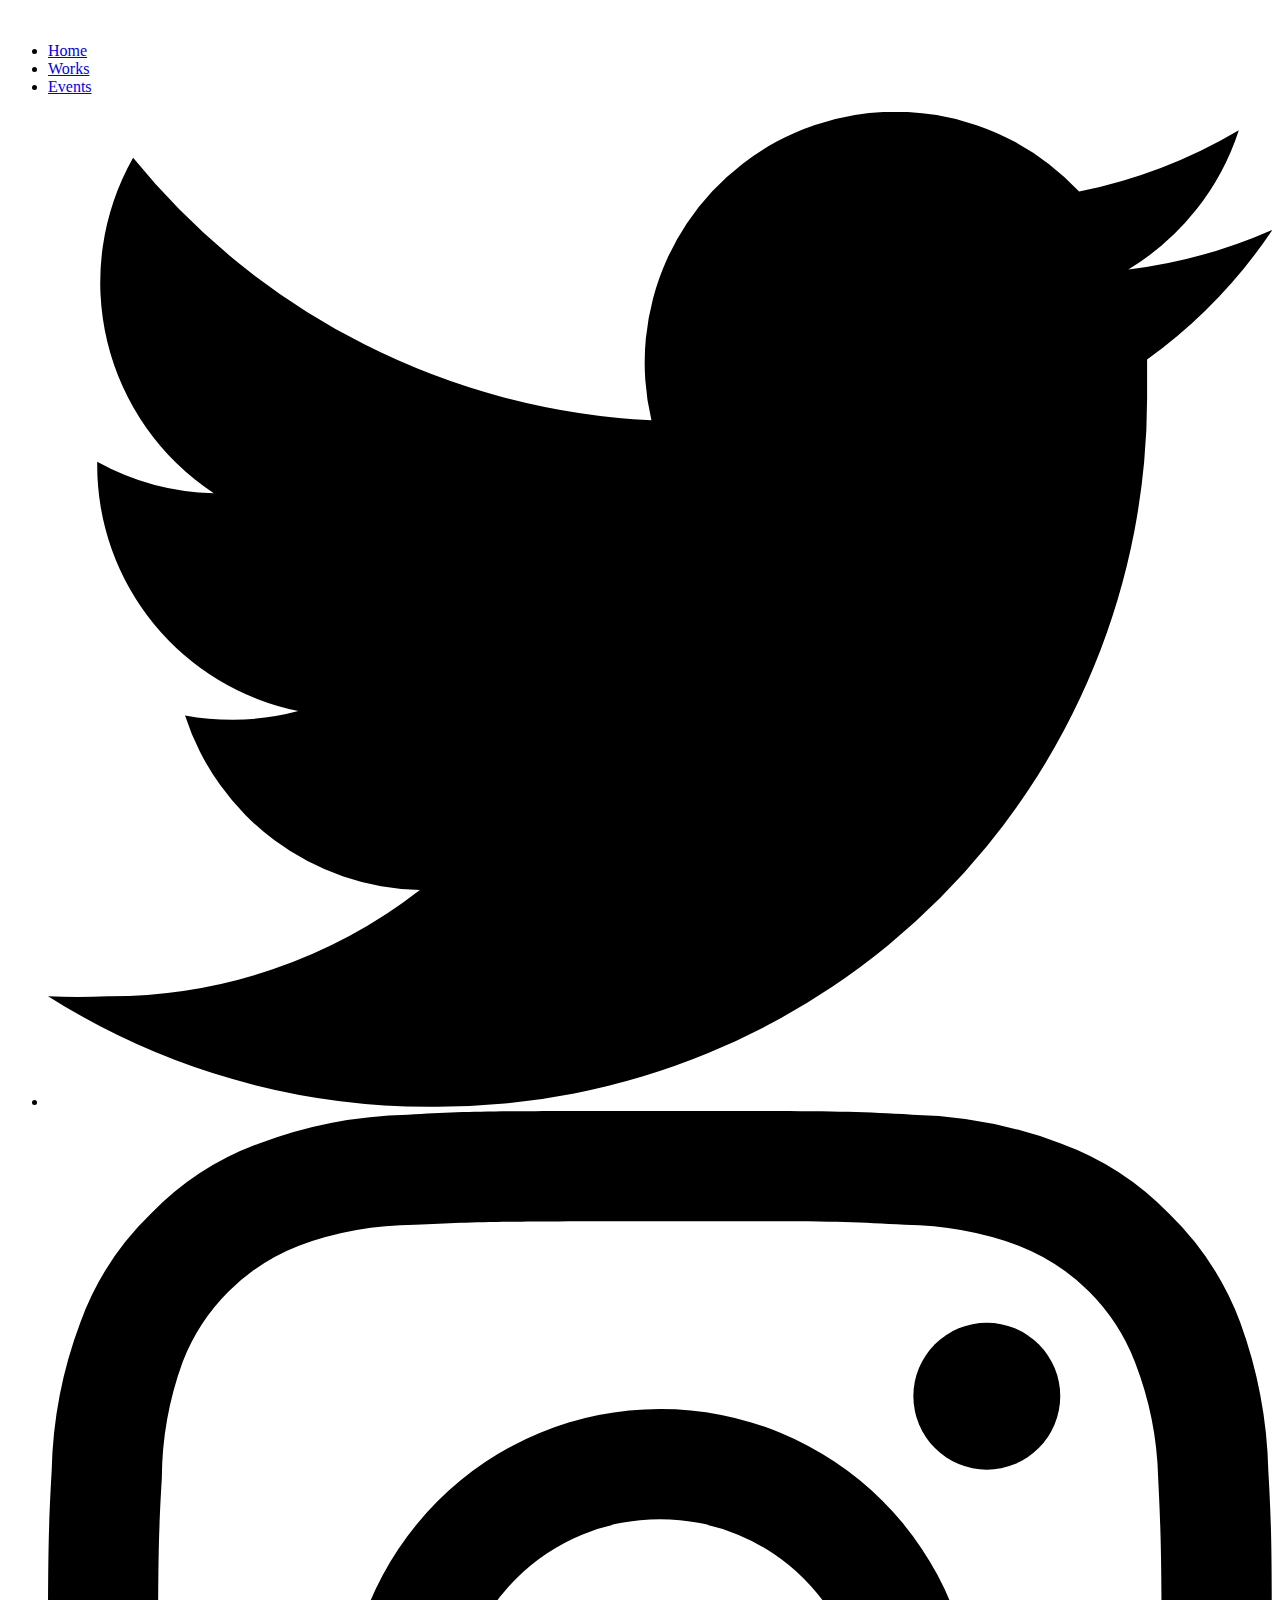
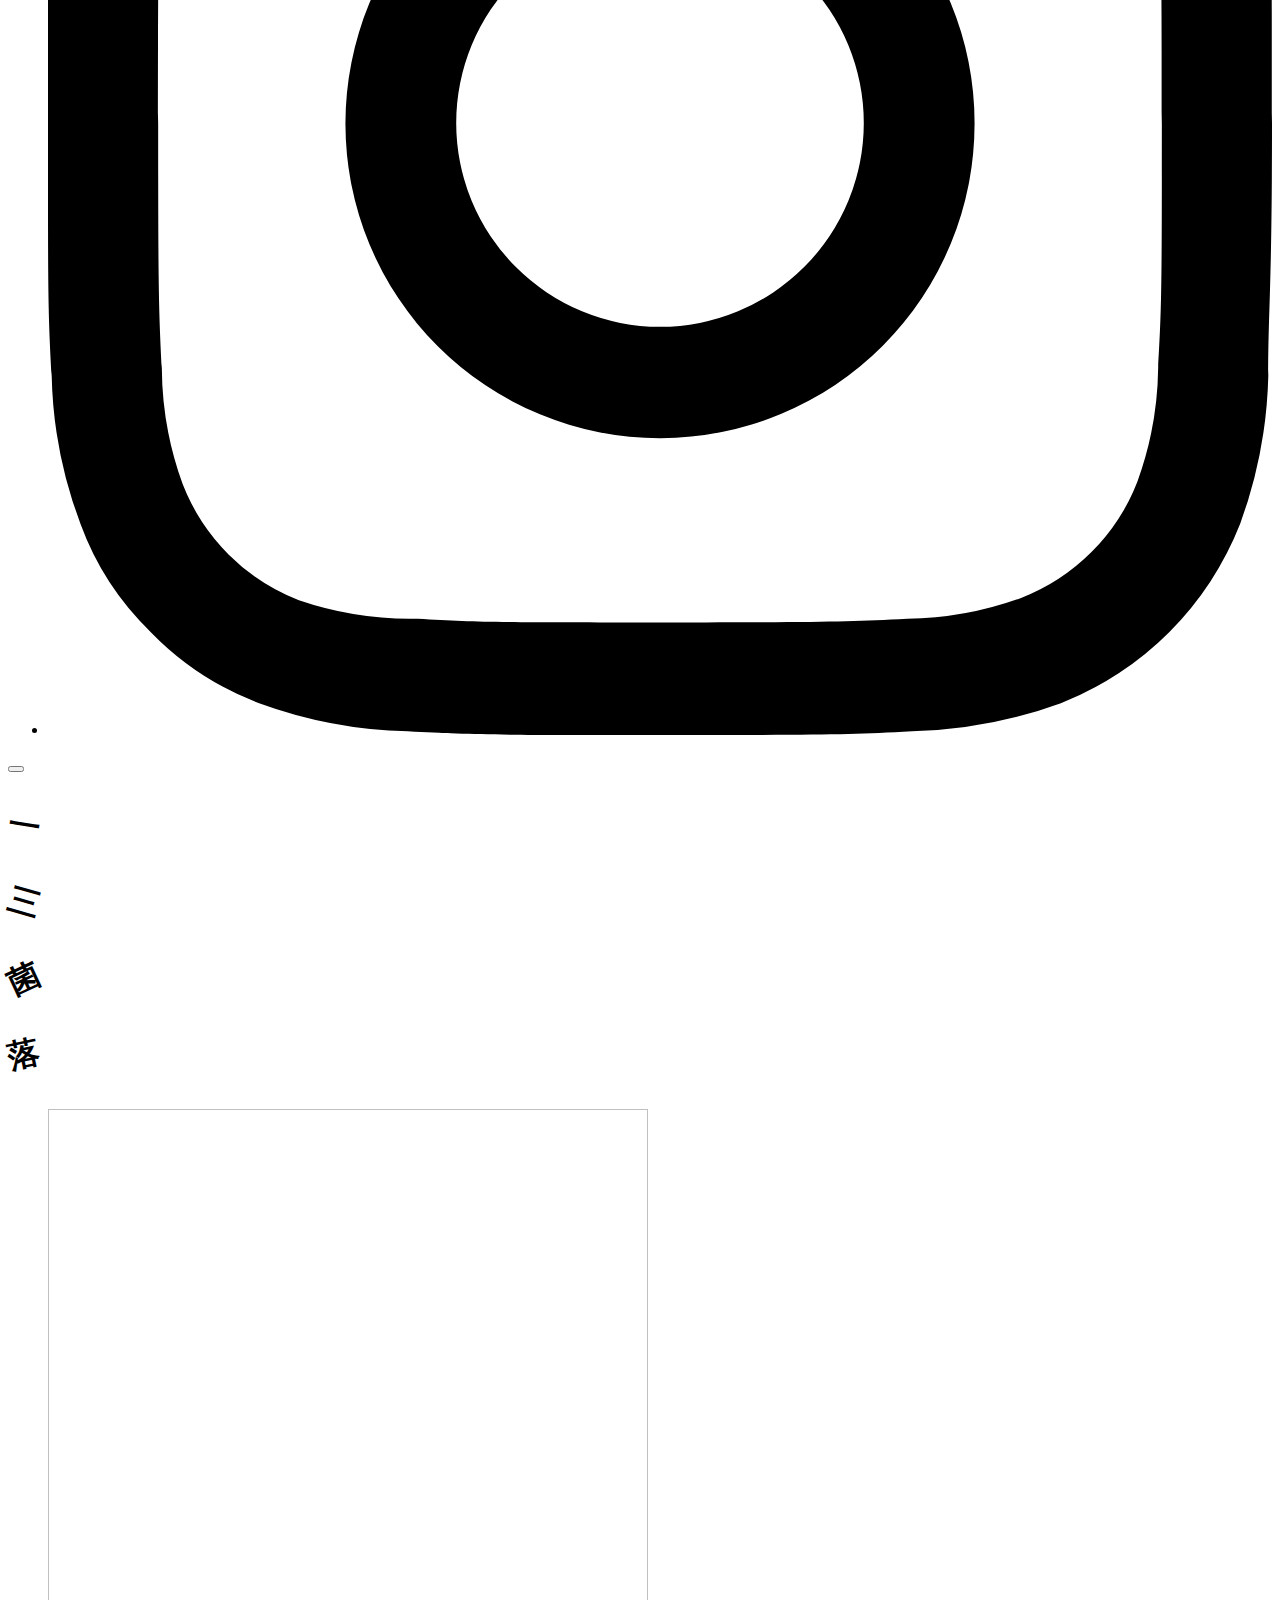
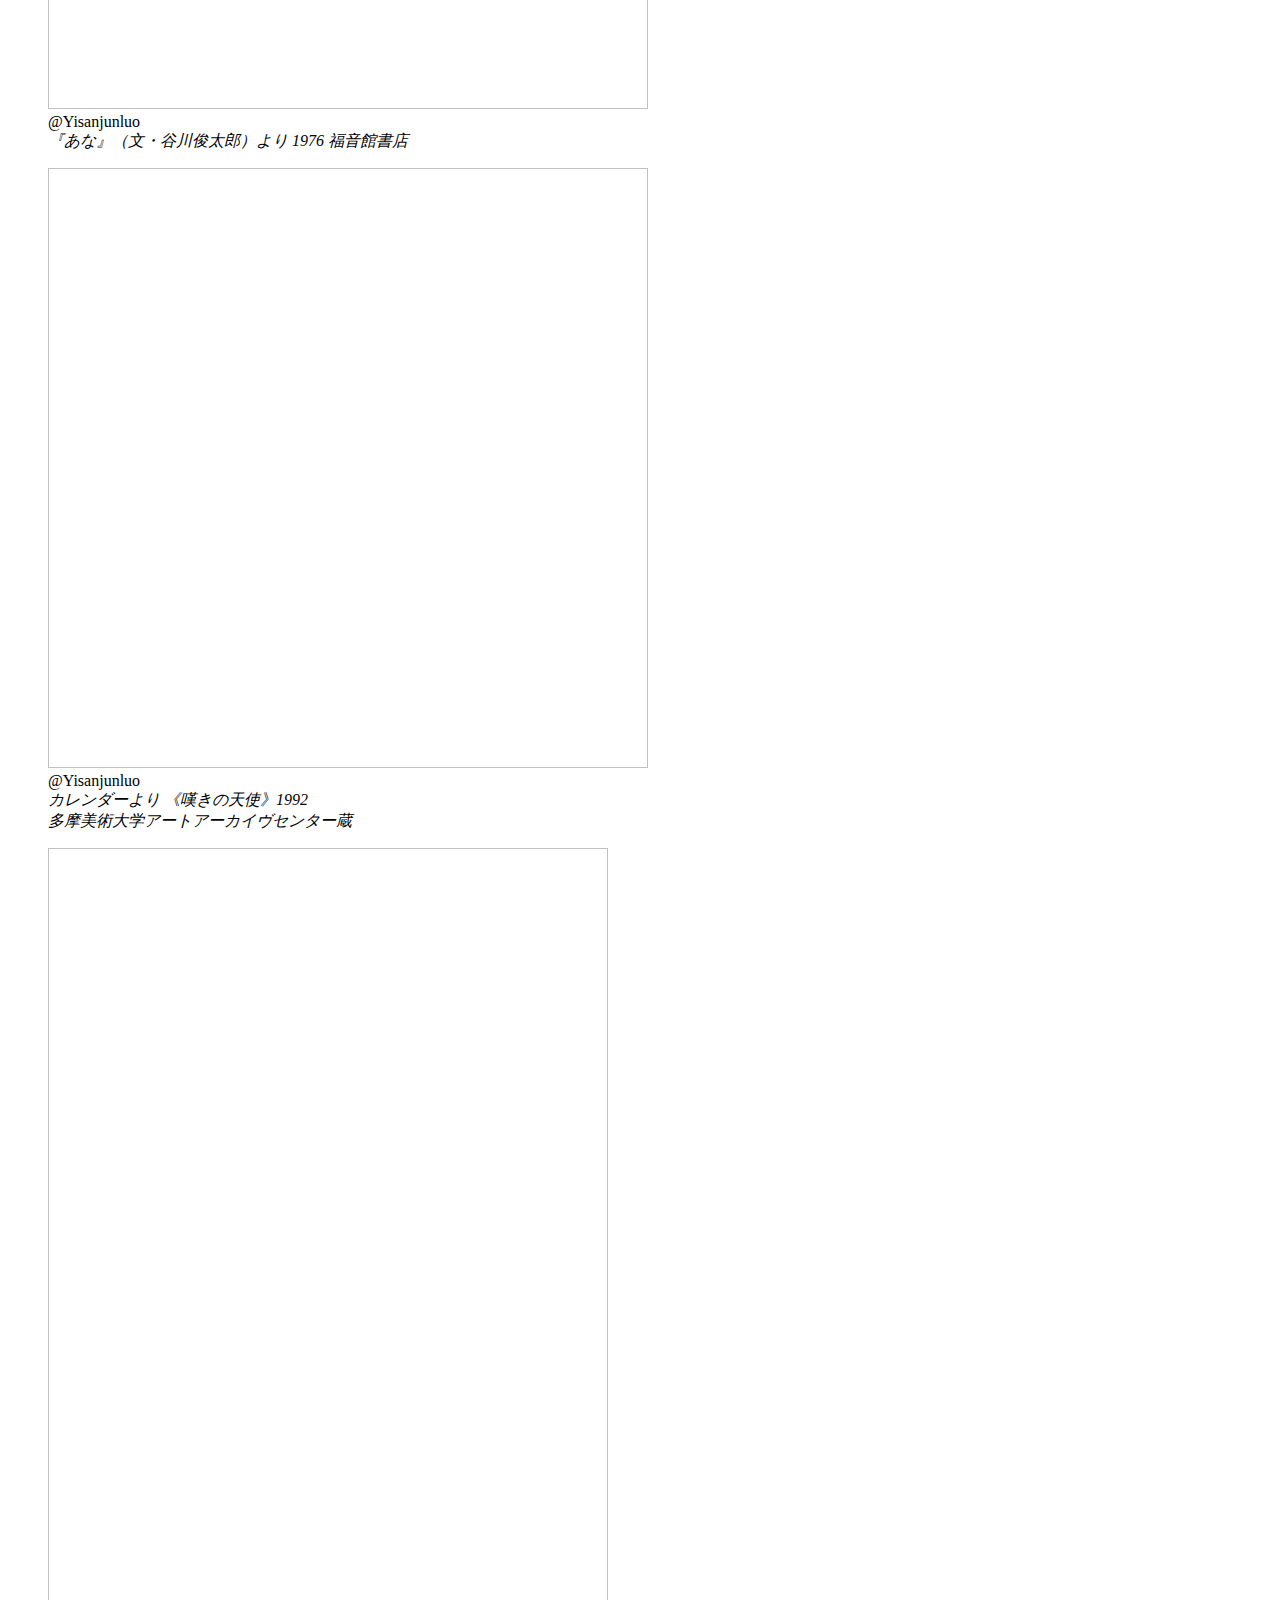
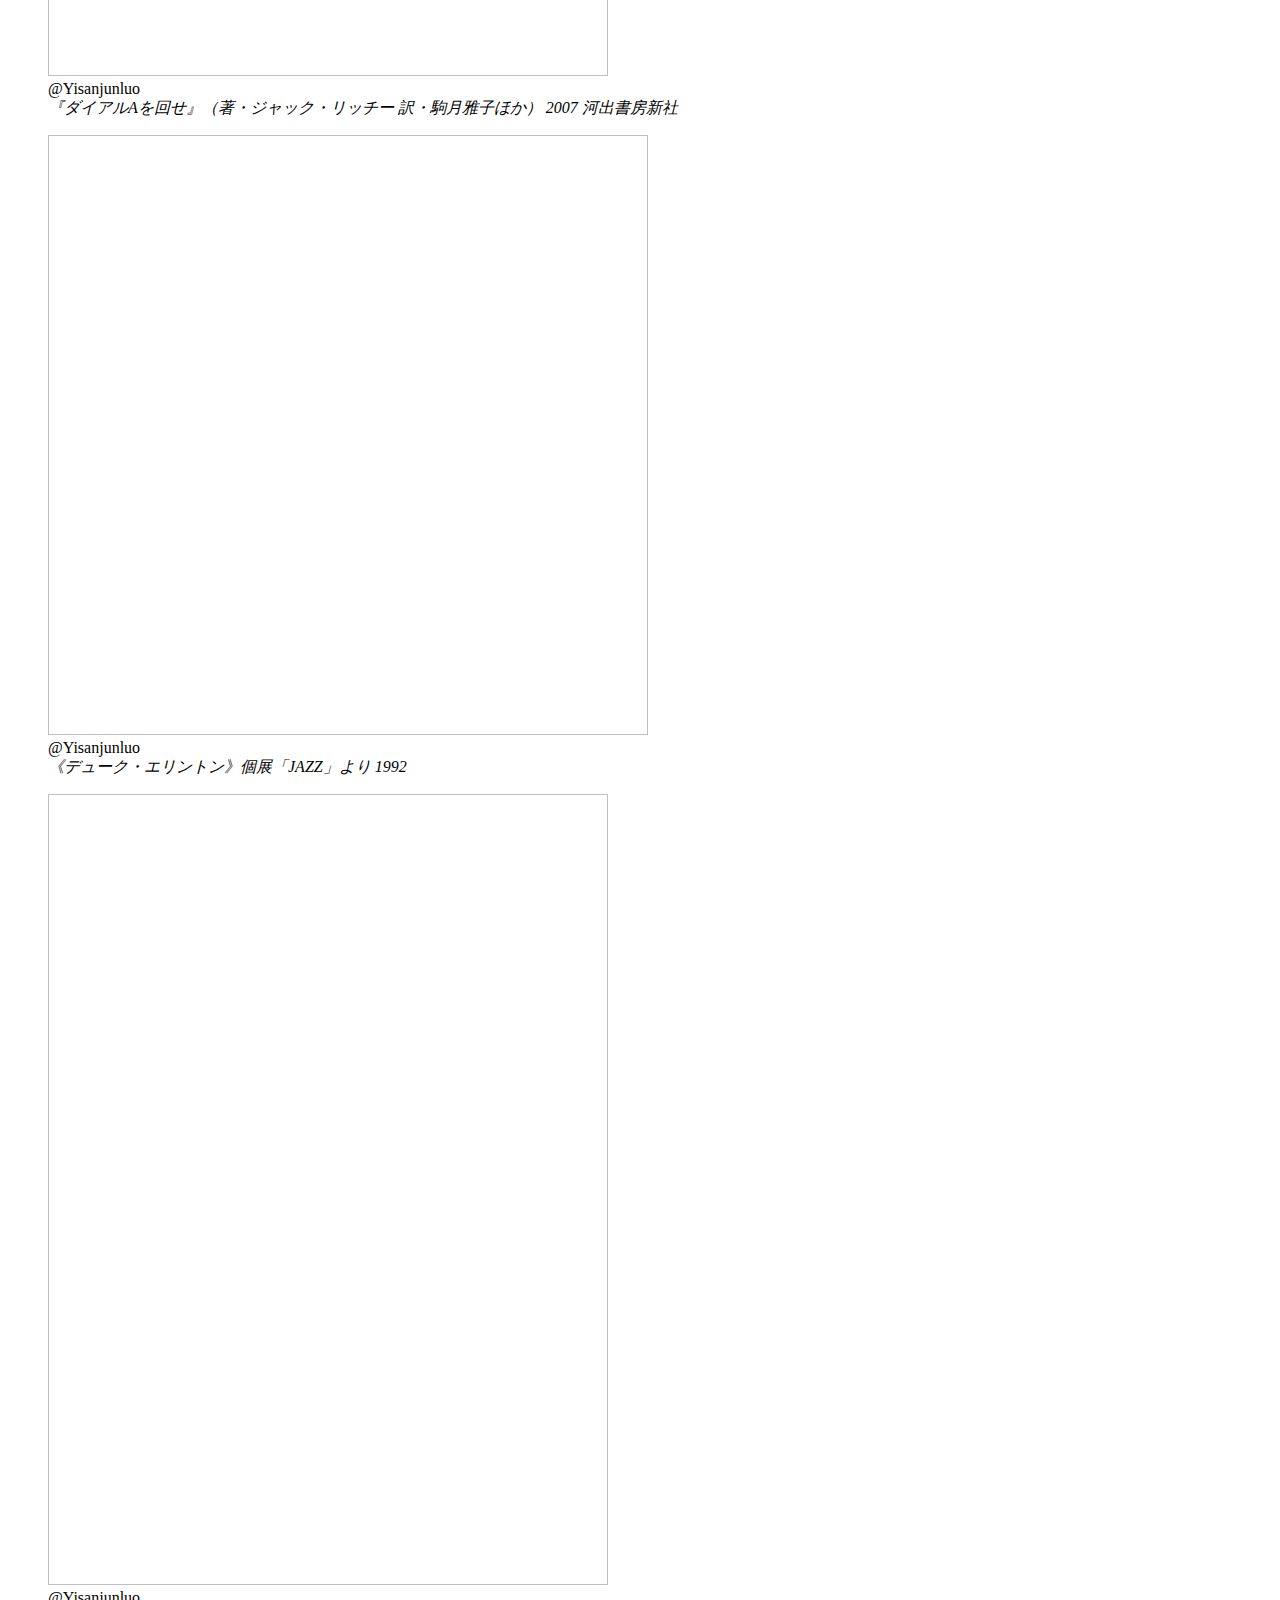
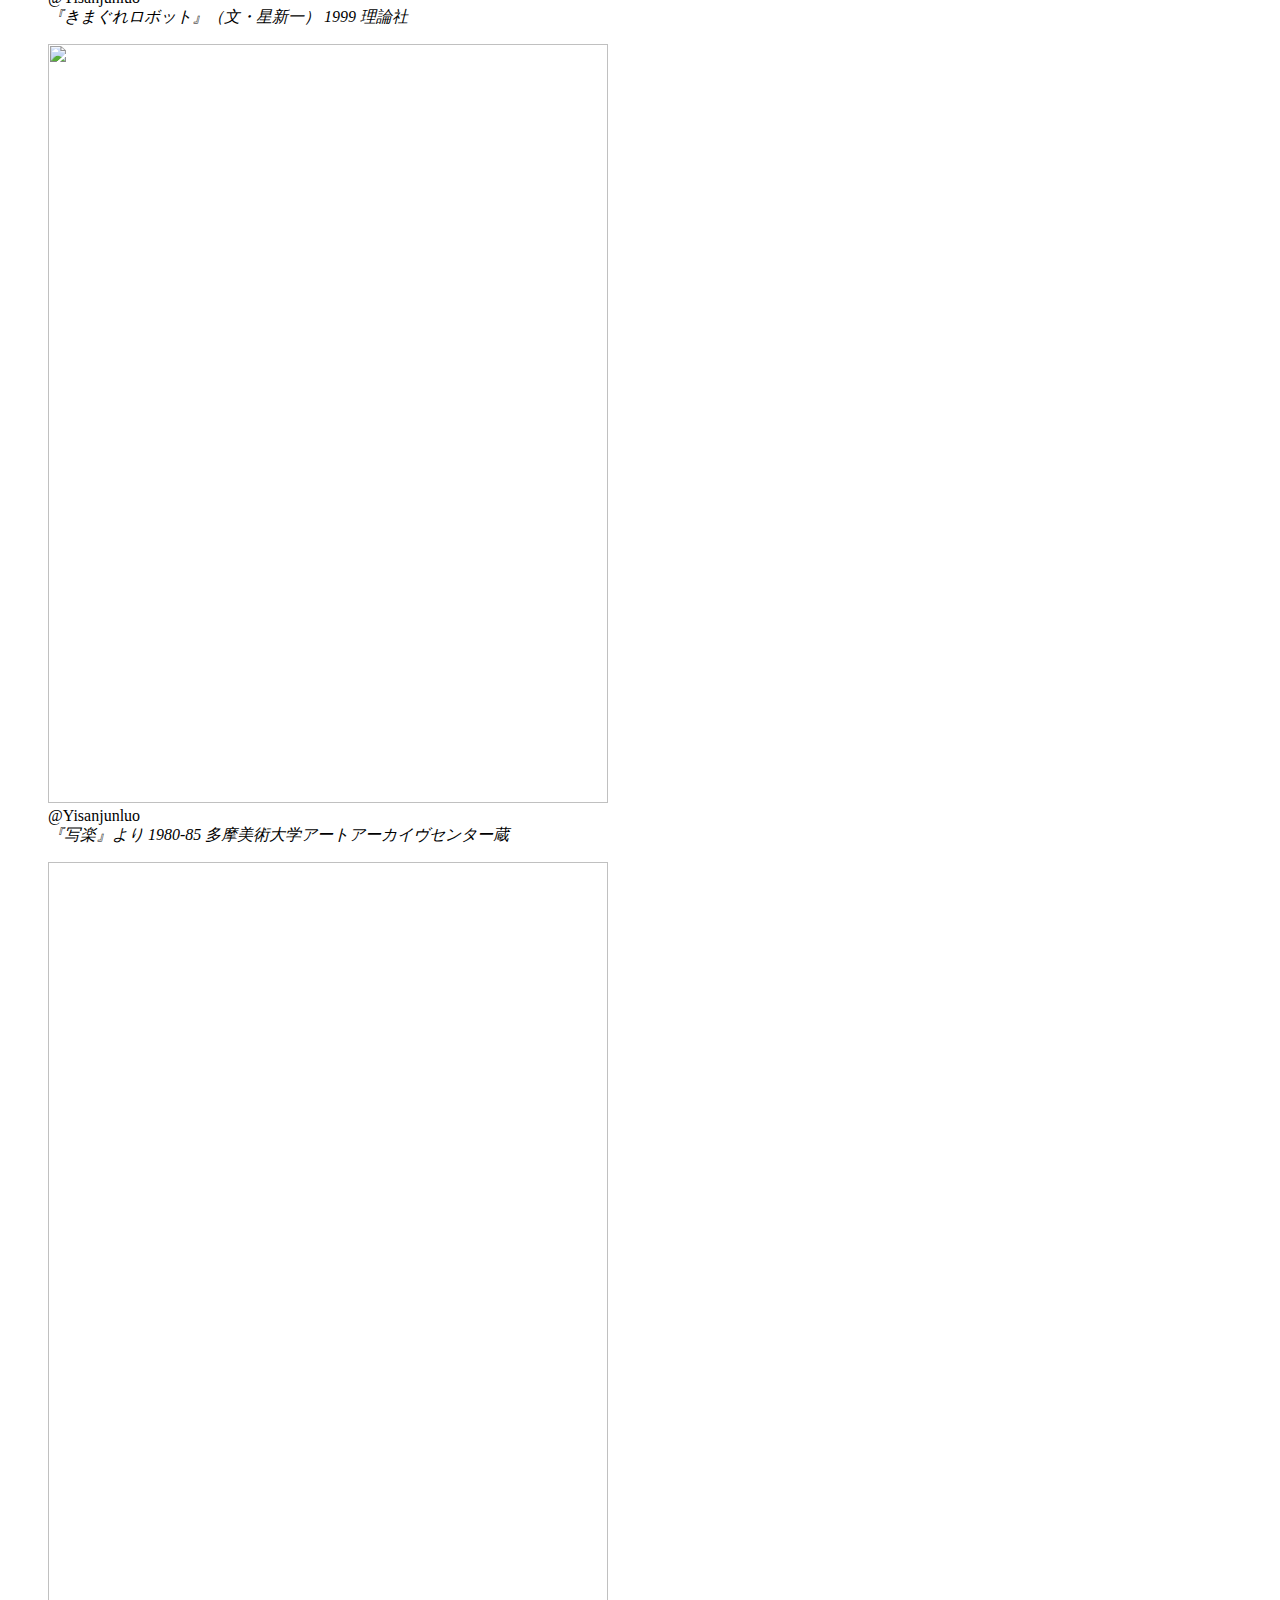
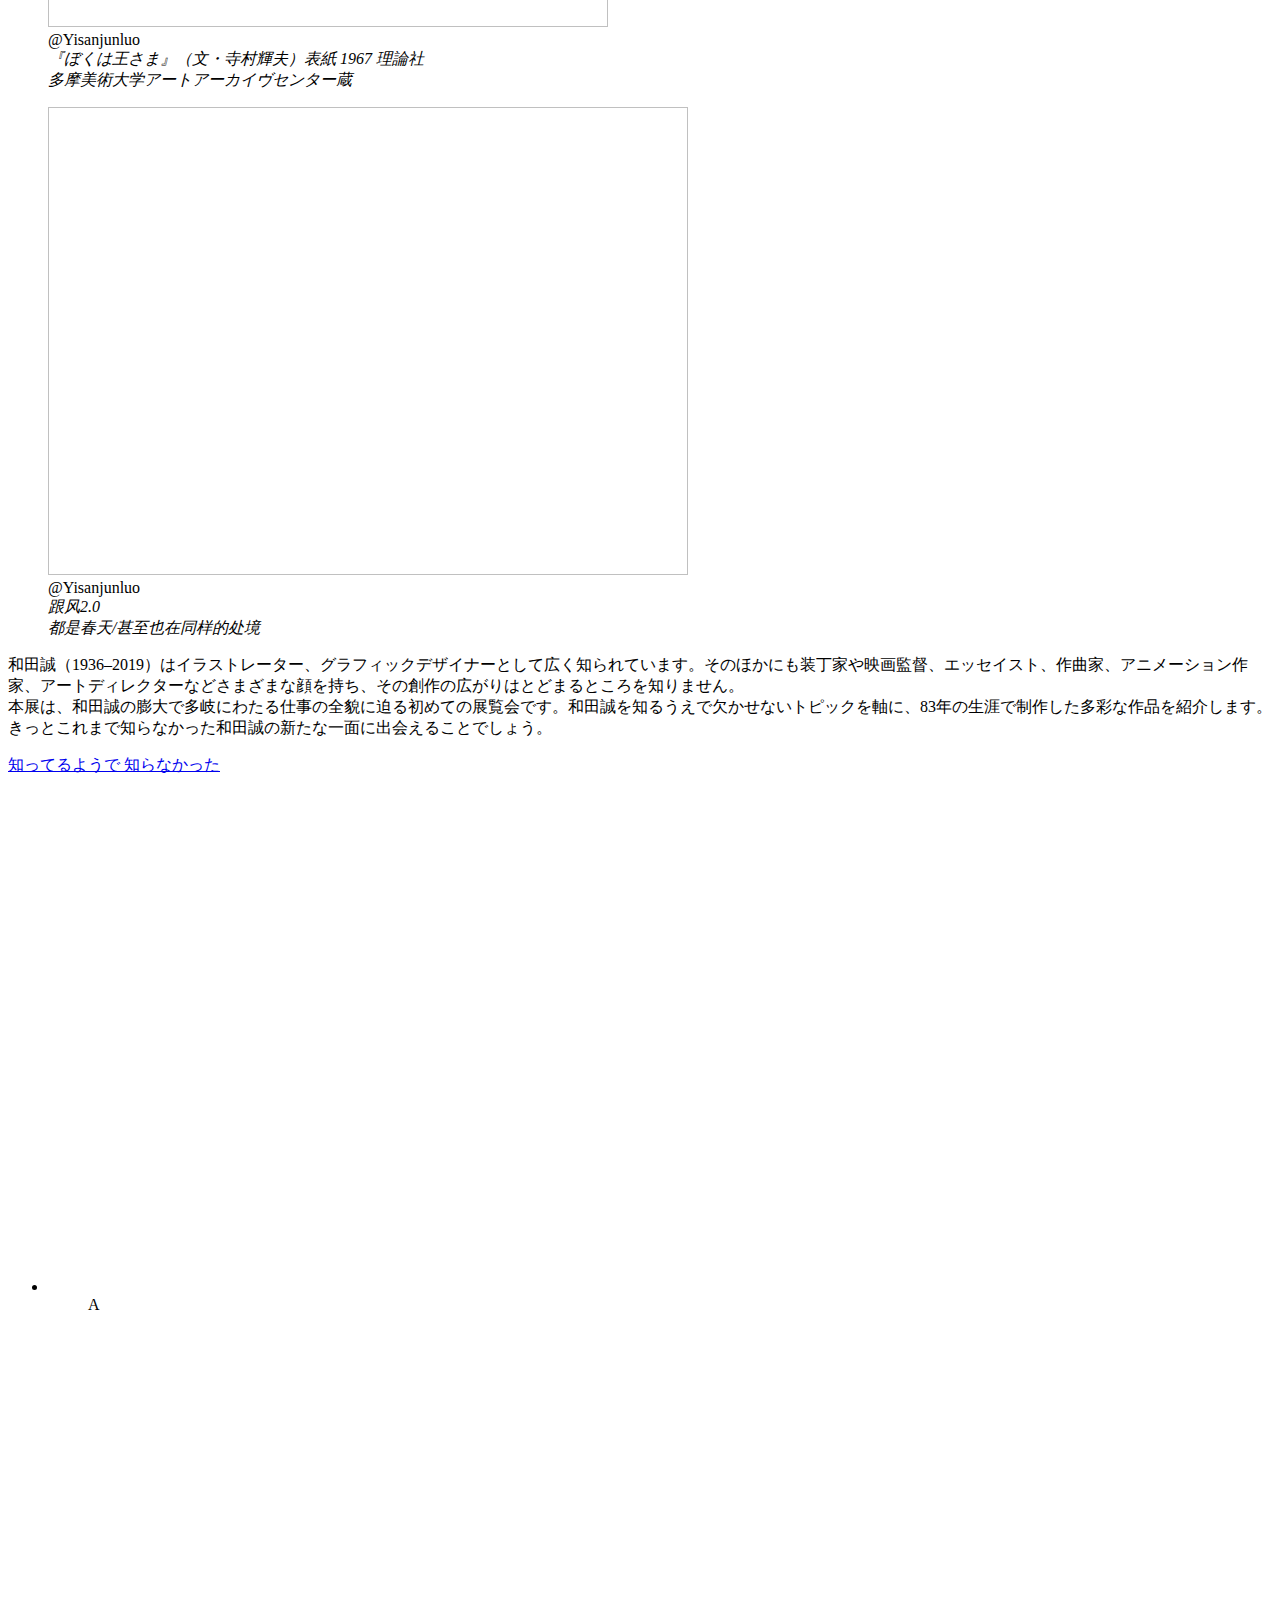
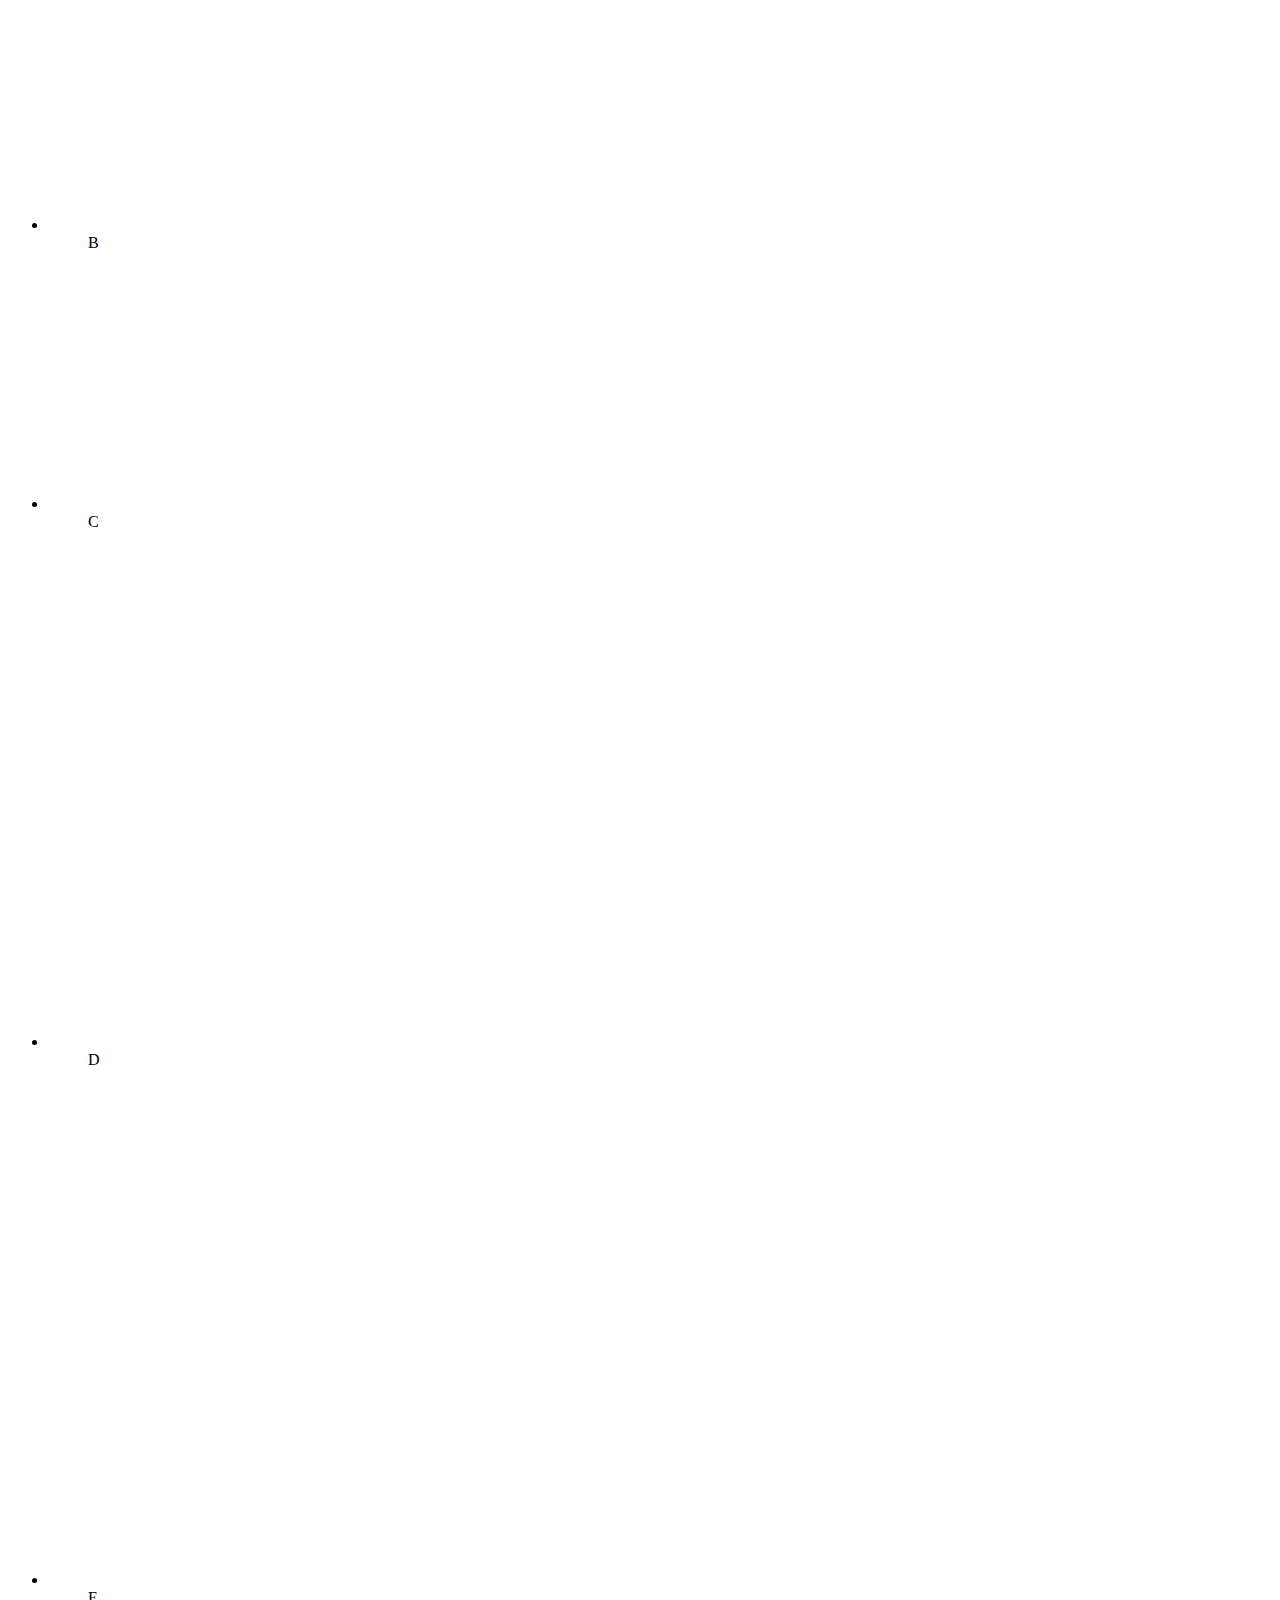
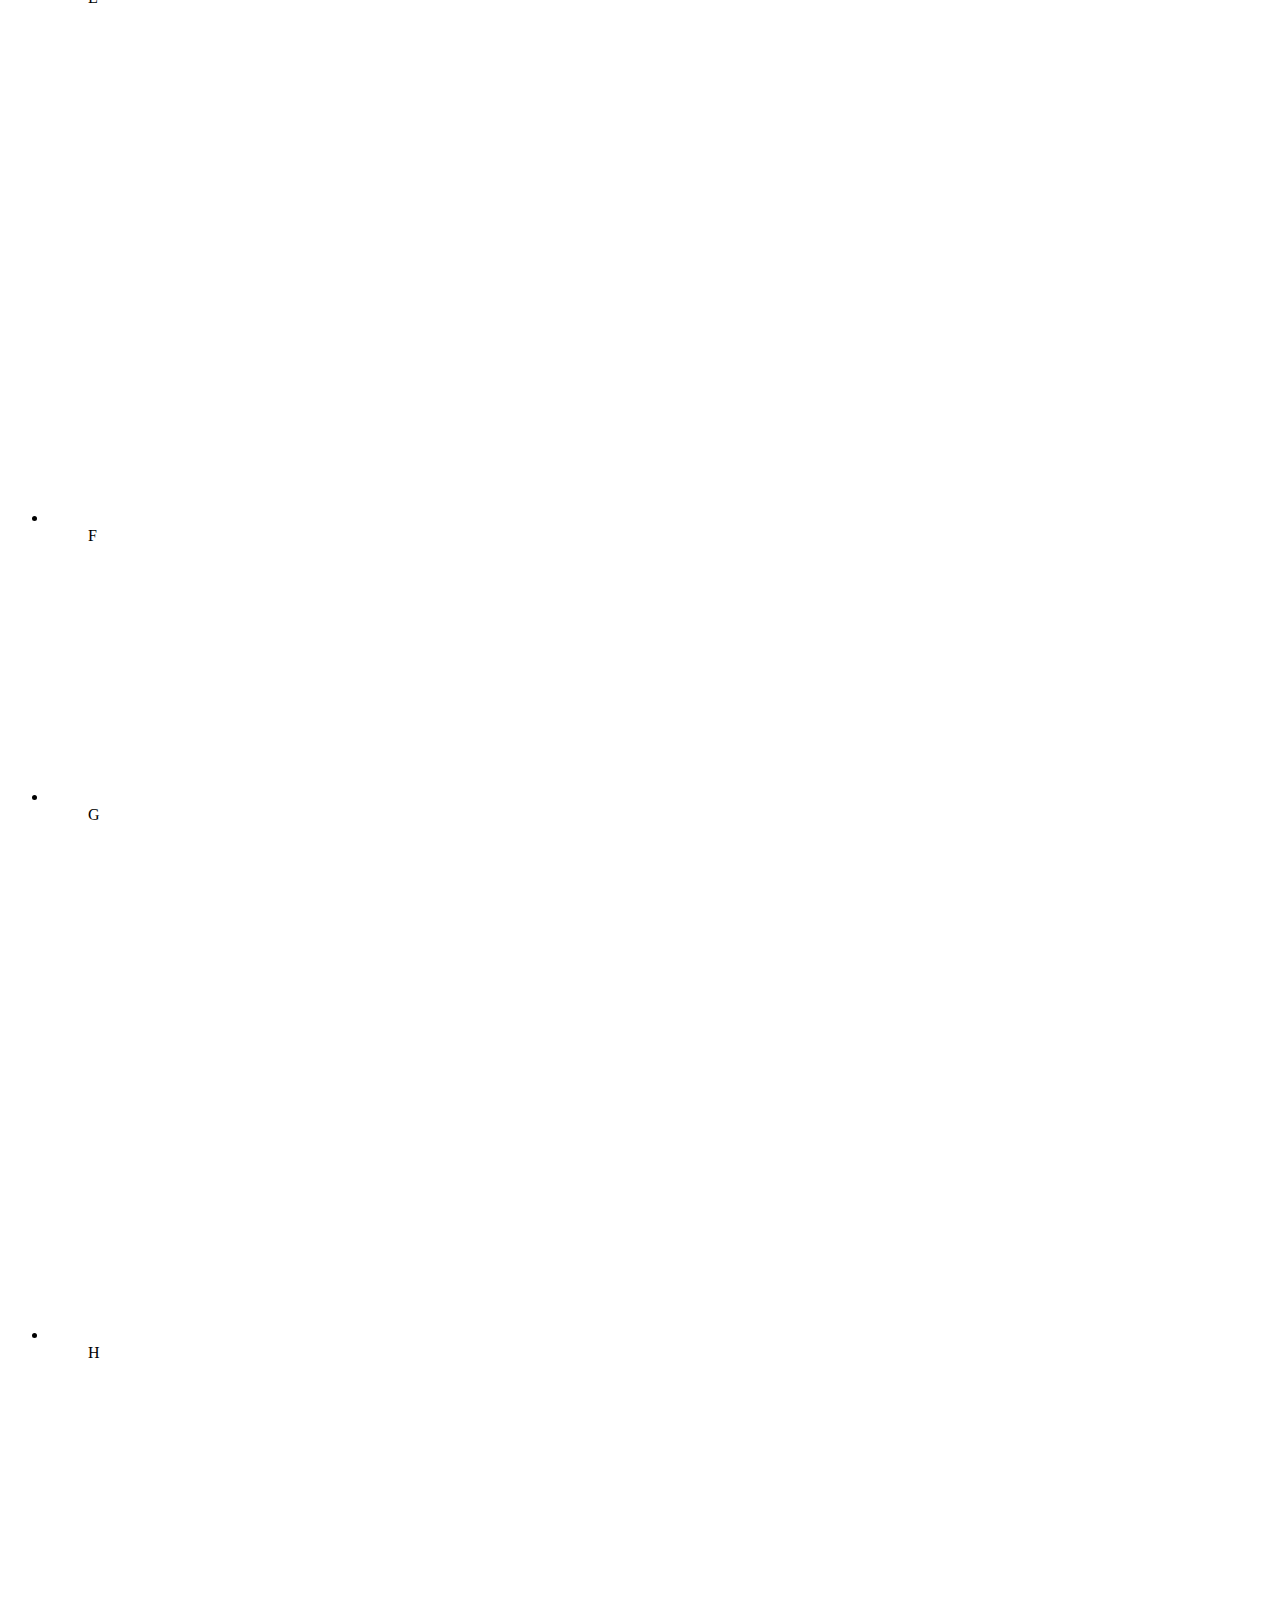
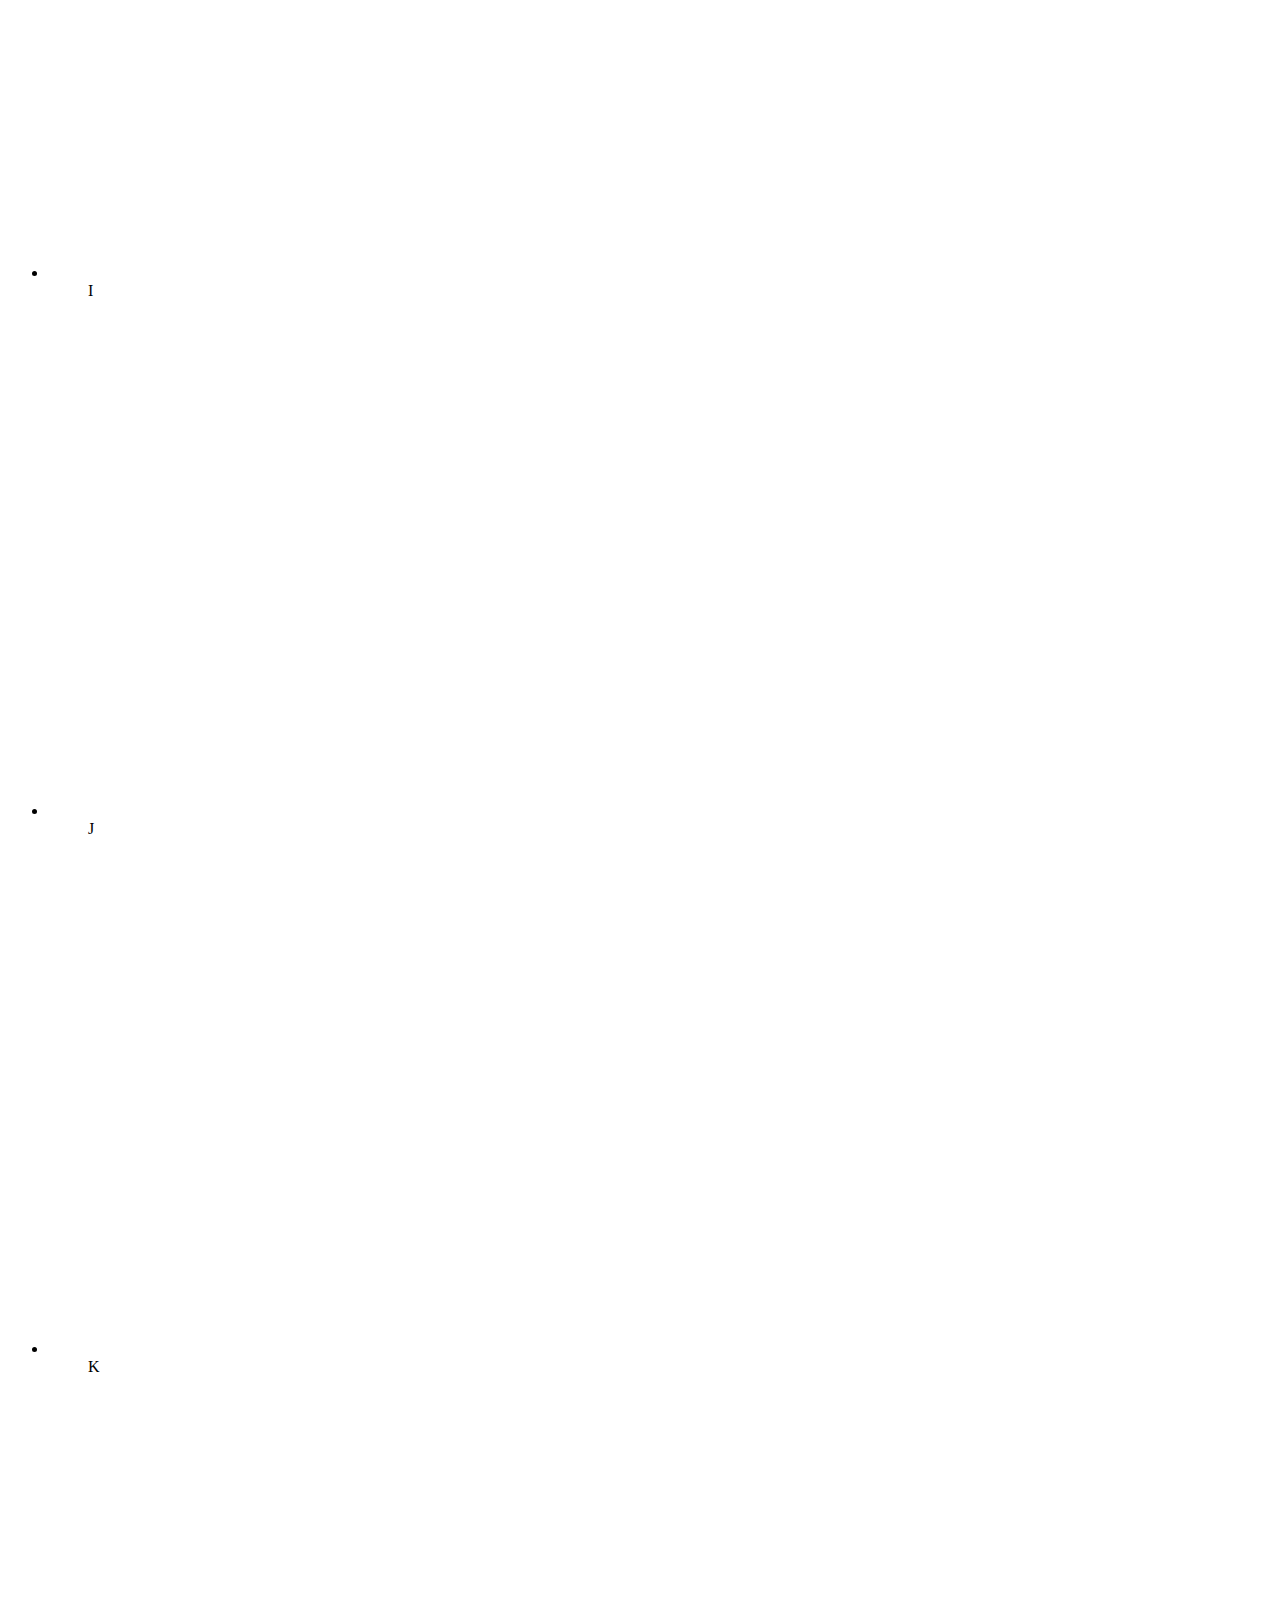
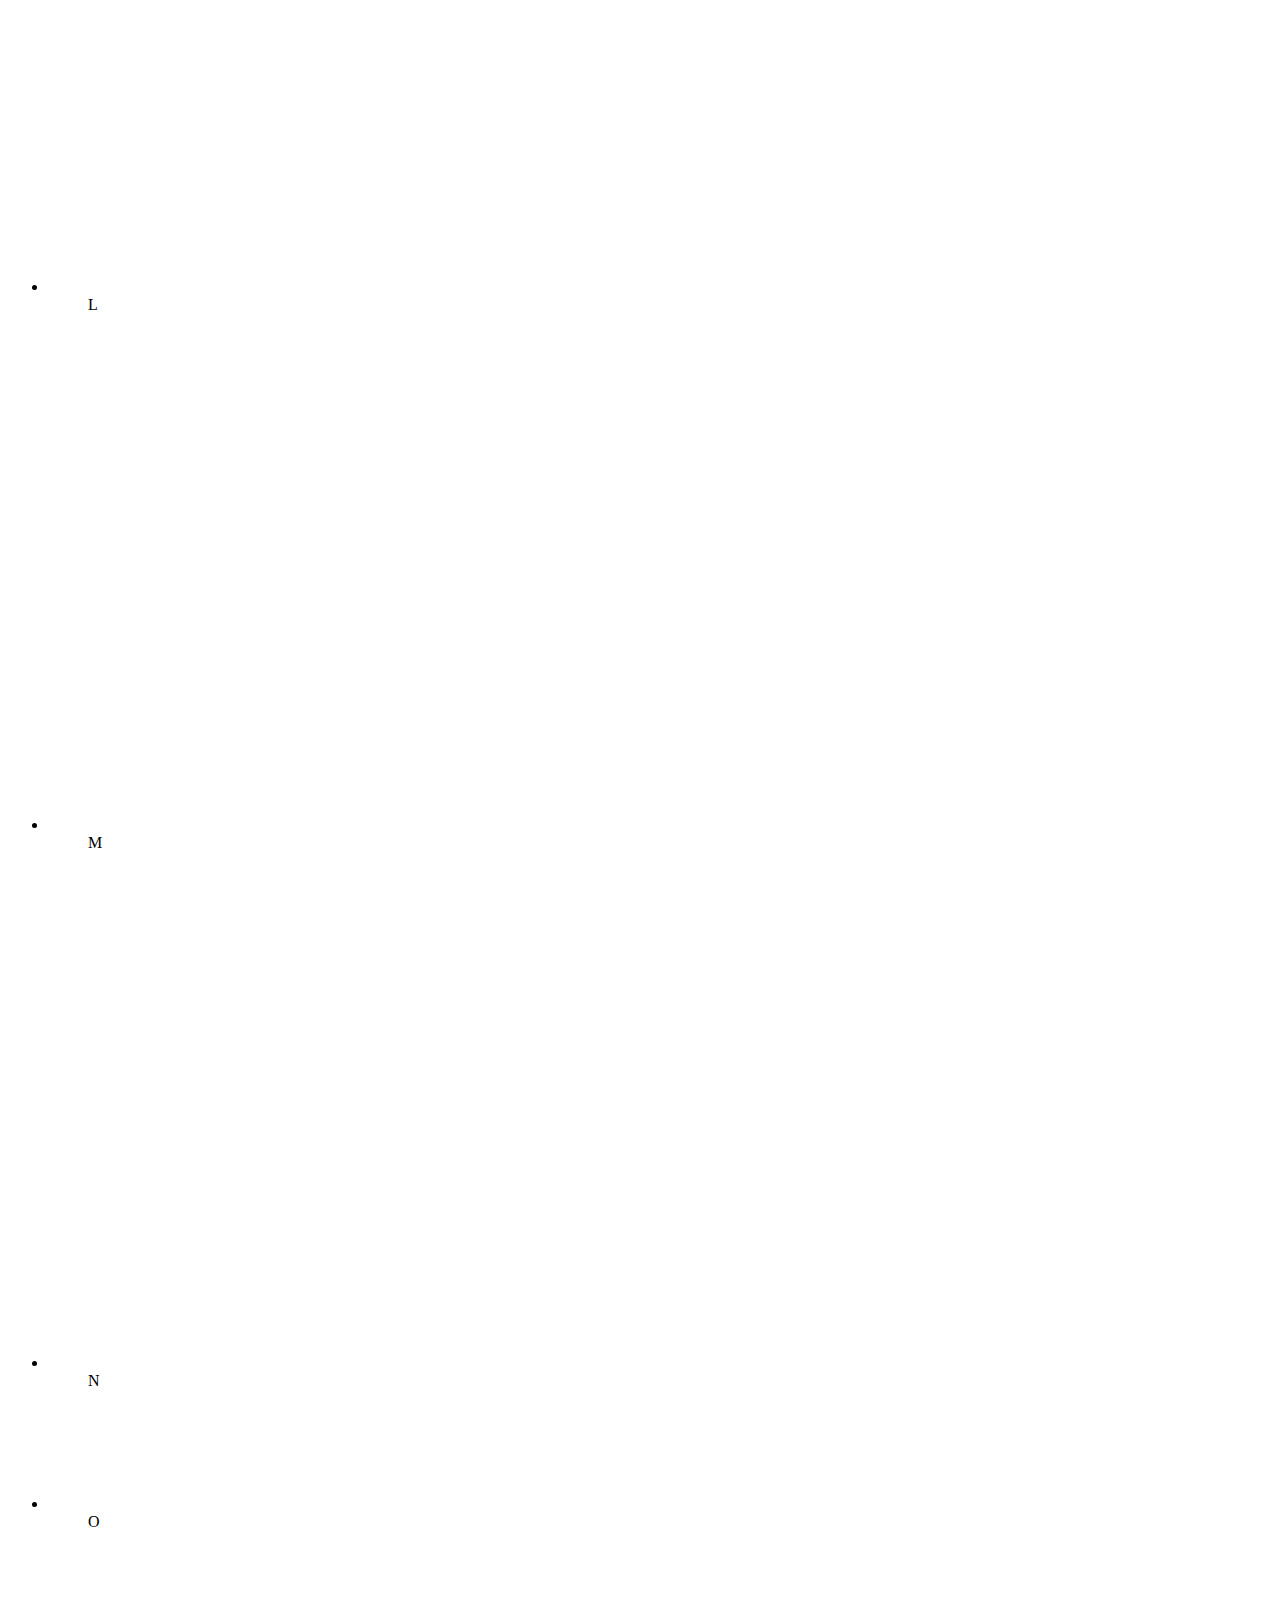
==== index.html @ e52883a6 "Create index.html" ====
<!DOCTYPE html>
<html lang="ja">
<head>
	<meta http-equiv="Content-Type" content="text/html; charset=UTF-8"/>
  <meta name="viewport" content="width=device-width, initial-scale=1.0">
  <meta http-equiv="X-UA-Compatible" content="ie=edge">
  <!-- Global site tag (gtag.js) - Google Analytics -->
  <script async src="https://www.googletagmanager.com/gtag/js?id=G-6RVE855LQ6"></script>
  <script>
    window.dataLayer = window.dataLayer || [];
    function gtag(){dataLayer.push(arguments);}
    gtag('js', new Date());
    gtag('config', 'G-6RVE855LQ6');
  </script>
  <script type="text/javascript" src="3/tsst/script/ja/typesquare.js" async charset="utf-8"></script>
  <link rel="stylesheet" href="wordpress/wp-content/themes/wadamakototen-niigata/assets/css/style.css">
  <title>和田誠展</title>
		<!-- All in One SEO 4.1.4.5 -->
		<meta name="description" content="本展は、和田誠の膨大で多岐にわたる仕事の全貌に迫る初めての展覧会です。和田誠を知るうえで欠かせないトピックを軸に、83年の生涯で制作した多彩な作品を紹介します。きっとこれまで知らなかった和田誠の新たな一面に出会えることでしょう。" />
		<meta name="robots" content="max-image-preview:large" />
		<link rel="canonical" href="https://wadamakototen.jp/" />
		<link rel="next" href="https://wadamakototen.jp/page/2/" />
		<meta property="og:locale" content="ja_JP" />
		<meta property="og:site_name" content="和田誠展" />
		<meta property="og:type" content="website" />
		<meta property="og:title" content="和田誠展" />
		<meta property="og:description" content="本展は、和田誠の膨大で多岐にわたる仕事の全貌に迫る初めての展覧会です。和田誠を知るうえで欠かせないトピックを軸に、83年の生涯で制作した多彩な作品を紹介します。きっとこれまで知らなかった和田誠の新たな一面に出会えることでしょう。" />
		<meta property="og:url" content="https://wadamakototen.jp/" />
		<meta property="og:image" content="wordpress/wp-content/uploads/2022/03/og_new.png" />
		<meta property="og:image:secure_url" content="wordpress/wp-content/uploads/2022/03/og_new.png" />
		<meta name="twitter:card" content="summary_large_image" />
		<meta name="twitter:site" content="@wadamakototen" />
		<meta name="twitter:domain" content="wadamakototen.jp" />
		<meta name="twitter:title" content="和田誠展" />
		<meta name="twitter:description" content="本展は、和田誠の膨大で多岐にわたる仕事の全貌に迫る初めての展覧会です。和田誠を知るうえで欠かせないトピックを軸に、83年の生涯で制作した多彩な作品を紹介します。きっとこれまで知らなかった和田誠の新たな一面に出会えることでしょう。" />
		<meta name="twitter:creator" content="@wadamakototen" />
		<meta name="twitter:image" content="wordpress/wp-content/uploads/2022/03/og_new.png" />
    <script src="https://cdnjs.cloudflare.com/ajax/libs/jquery/2.1.3/jquery.min.js"></script>
		<!-- All in One SEO -->
<link rel='dns-prefetch' href='//s.w.org' />
<noscript><style>.lazyload[data-src]{display:none !important;}</style></noscript><style>.lazyload{background-image:none !important;}.lazyload:before{background-image:none !important;}</style></head>
<body class="home blog" id="top">
<script data-cfasync="false">var ewww_webp_supported=false;</script>

    <!--Get URL Query-->
<script type="text/javascript">
  let themeColors = [{name:'y_green', code:'#64b482'},{name:'brown', code:'#968264'},{name:'red', code:'#e64628'},{name:'pink', code:'#f08ca0'},{name:'purple', code:'#786EB4'},{name:'water', code:'#64aadc'},{name:'blue', code:'#508caf'},{name:'green', code:'#009C74'}];
  let themeColor = themeColors[Math.floor(Math.random() * themeColors.length)];
  document.body.classList.add('theme--'+themeColor['name']);
  document.documentElement.style.setProperty('--color-theme', themeColor['code']);
  let query = getUrlQueries();
    function getUrlQueries() {
      var queryStr = window.location.search.slice(1);
          queries = {};
      if (!queryStr) {
        return queries;
      }
      queryStr.split('&').forEach(function(queryStr) {
        var queryArr = queryStr.split('=');
        queries[queryArr[0]] = queryArr[1];
      });
      return queries;
    }
  </script>
  
<header class="Header">
  <div class="uWrap">
    <div class="HeaderTop">
      <div class="HeaderLogo"><a href="index.html"><img src="[data-uri]" alt="和田誠展" data-src="wordpress/wp-content/themes/wadamakototen-niigata/assets/svg/logo-name.svg" class="lazyload"><noscript><img src="wordpress/wp-content/themes/wadamakototen-niigata/assets/svg/logo-name.svg" alt="和田誠展" data-eio="l"></noscript></a></div>
      <nav class="HeaderNav" aria-label="メニュー" role="navigation" id="HeaderNav">
        <ul class="HeaderNavList" aria-labelledby="HeaderNavBtn">
          <li class="home large"><a href="index.html">Home</a></li>
          <li class="goods large"><a href="goods.html">Works</a></li>
          <li class="access large"><a href="about.html">Events</a></li>
        </ul>
        <ul class="HeaderNavSnsList">
          <li><a href="https://twitter.com/wadamakototen" target="_blank"><svg viewBox="0 0 22.15 18" aria-labelledby="NavTwitter"><title id="NavTwitter">Twitterアカウントを見る</title><g><g><path d="M7,18A12.84,12.84,0,0,0,19.89,5.07c0-.2,0-.39,0-.59a9.22,9.22,0,0,0,2.27-2.35,9.18,9.18,0,0,1-2.61.72,4.6,4.6,0,0,0,2-2.52,9.28,9.28,0,0,1-2.89,1.11,4.54,4.54,0,0,0-7.74,4.14A12.9,12.9,0,0,1,1.54.83,4.57,4.57,0,0,0,3,6.9,4.59,4.59,0,0,1,.89,6.33v.06a4.54,4.54,0,0,0,3.64,4.45A4.68,4.68,0,0,1,3.34,11a4.82,4.82,0,0,1-.86-.08,4.56,4.56,0,0,0,4.25,3.16A9.13,9.13,0,0,1,1.08,16,9.77,9.77,0,0,1,0,16a12.86,12.86,0,0,0,7,2"/></g></g></svg></a></li>
          <li><a href="https://www.instagram.com/wadamakoto_world/" target="_blank"><svg viewBox="0 0 20 20" aria-labelledby="NavInstagram"><title id="NavInstagram">Instagramアカウントを見る</title><g><g><path d="M10,1.8c2.67,0,3,0,4,.06a5.61,5.61,0,0,1,1.86.34,3.33,3.33,0,0,1,1.9,1.9A5.61,5.61,0,0,1,18.14,6c.05,1,.06,1.37.06,4s0,3-.06,4a5.61,5.61,0,0,1-.34,1.86,3.33,3.33,0,0,1-1.9,1.9,5.61,5.61,0,0,1-1.86.34c-1,.05-1.37.06-4,.06s-3,0-4-.06A5.61,5.61,0,0,1,4.1,17.8a3.33,3.33,0,0,1-1.9-1.9A5.61,5.61,0,0,1,1.86,14c-.05-1-.06-1.37-.06-4s0-3,.06-4A5.61,5.61,0,0,1,2.2,4.1,3.33,3.33,0,0,1,4.1,2.2,5.61,5.61,0,0,1,6,1.86c1-.05,1.37-.06,4-.06M10,0C7.28,0,6.94,0,5.88.06A7.3,7.3,0,0,0,3.45.53,4.7,4.7,0,0,0,1.68,1.68,4.7,4.7,0,0,0,.53,3.45,7.3,7.3,0,0,0,.06,5.88C0,6.94,0,7.28,0,10s0,3.06.06,4.12a7.3,7.3,0,0,0,.47,2.43,4.7,4.7,0,0,0,1.15,1.77,4.85,4.85,0,0,0,1.77,1.16,7.59,7.59,0,0,0,2.43.46C6.94,20,7.28,20,10,20s3.06,0,4.12-.06a7.59,7.59,0,0,0,2.43-.46,5.19,5.19,0,0,0,2.93-2.93,7.59,7.59,0,0,0,.46-2.43c0-1.06.06-1.4.06-4.12s0-3.06-.06-4.12a7.59,7.59,0,0,0-.46-2.43,4.85,4.85,0,0,0-1.16-1.77A4.7,4.7,0,0,0,16.55.53,7.3,7.3,0,0,0,14.12.06C13.06,0,12.72,0,10,0"/><path d="M10,4.87A5.14,5.14,0,1,0,15.14,10,5.13,5.13,0,0,0,10,4.87m0,8.46A3.33,3.33,0,1,1,13.33,10,3.33,3.33,0,0,1,10,13.33"/><path d="M16.54,4.66a1.2,1.2,0,1,1-1.2-1.2,1.2,1.2,0,0,1,1.2,1.2"/></g></g></svg></a></li>
        </ul>
      </nav>
    </div>
  </div>
  <div class="gHeaderBtn"><button aria-label="Menu" aria-controls="HeaderNav" id="HeaderNavBtn"><i></i><i></i><i></i></button></div>
</header>
<main role="main">
  <section class="pHome">
    <section>
      <div class="uWrap">
        <div class="pHomeTop">
          <h1 class="pHomeTopTitle">
            <div class="container">
              <p class="rotateletters">一</p>
              <p class="rotateletters">三</p>
              <p class="rotateletters">菌</p>
              <p class="rotateletters">落</p>
            </div>
            <script type="text/javascript">
              var min = -45;
var max = 45;

function rotateLetters(word) {
  var words = word.split("");
  var elements = new Array;
  $.each(words, function(index, value) {
    var random = Math.floor(Math.random() * (max - min + 1) + min);
    elements.push("<span class='letter' style='display: inline-block; transform: rotate(" + random + "deg)'>" + words[index] + "</span>");
  });
  return elements;
}

$('.rotateletters').each(function() {
  $(this).html(rotateLetters($(this).text()));
});
            </script>
          </h1>
          <div class="pHomeImgTitle"></div>
          <div class="pHomeImg">
            <div class="show--is-y_green">
              <figure>
                <img class="uImg--m" data-src="wordpress/wp-content/themes/wadamakototen-niigata/assets/img/home/main-y_green-image.jpg" alt="" width="600" height="600">
                <figcaption>@Yisanjunluo<br><cite>『あな』（文・谷川俊太郎）より 1976 福音館書店</cite></figcaption>
              </figure>
            </div>
            <div class="show--is-brown">
              <figure>
                <img class="uImg--s" data-src="wordpress/wp-content/themes/wadamakototen-niigata/assets/img/home/main-brown-image.jpg" alt="" width="600" height="600">
                <figcaption>@Yisanjunluo<br><cite>カレンダーより 《嘆きの天使》1992<br>多摩美術大学アートアーカイヴセンター蔵</cite></figcaption>
              </figure>
            </div>
            <div class="show--is-red">
              <figure>
                <img class="uImg--s" data-src="wordpress/wp-content/themes/wadamakototen-niigata/assets/img/home/main-red-image.jpg" alt="" width="560" height="828">
                <figcaption>@Yisanjunluo<br><cite>『ダイアルAを回せ』（著・ジャック・リッチー 訳・駒月雅子ほか） 2007 河出書房新社</cite></figcaption>
              </figure>
            </div>
            <div class="show--is-pink">
              <figure>
                <img class="uImg--m" data-src="wordpress/wp-content/themes/wadamakototen-niigata/assets/img/home/main-pink-image.jpg" alt="" width="600" height="600">
                <figcaption>@Yisanjunluo<br><cite>《デューク・エリントン》個展「JAZZ」より 1992</cite></figcaption>
              </figure>
            </div>
            <div class="show--is-purple">
              <figure>
                <img class="uImg--m" data-src="wordpress/wp-content/themes/wadamakototen-niigata/assets/img/home/main-purple-image.jpg" alt="" width="560" height="791">
                <figcaption>@Yisanjunluo<br><cite>『きまぐれロボット』（文・星新一） 1999 理論社</cite></figcaption>
              </figure>
            </div>
            <div class="show--is-water">
              <figure>
                <img class="uImg--s" data-src="wordpress/wp-content/themes/wadamakototen-niigata/assets/img/home/main-water-image.jpg" alt="" width="560" height="759">
                <figcaption>@Yisanjunluo<br><cite>『写楽』より 1980-85 多摩美術大学アートアーカイヴセンター蔵</cite></figcaption>
              </figure>
            </div>
            <div class="show--is-blue">
              <figure>
                <img class="uImg--s" data-src="wordpress/wp-content/themes/wadamakototen-niigata/assets/img/home/main-blue-image.jpg" alt="" width="560" height="765">
                <figcaption>@Yisanjunluo<br><cite>『ぼくは王さま』（文・寺村輝夫）表紙 1967 理論社<br>多摩美術大学アートアーカイヴセンター蔵</cite></figcaption>
              </figure>
            </div>
            <div class="show--is-green">
              <figure>
                <img class="uImg--l" data-src="wordpress/wp-content/themes/wadamakototen-niigata/assets/img/home/main-green-image.jpeg" alt="" width="640" height="468">
                <figcaption>@Yisanjunluo<br><cite>跟风2.0 ​​​​<br>都是春天/甚至也在同样的处境</cite></figcaption>
              </figure>
            </div>
          </div>
        </div>
      </div>
      <div class="uWrap--m">
        <div class="pHomeAbout cText">
          <p>
            和田誠（1936–2019）はイラストレーター、グラフィックデザイナーとして広く知られています。そのほかにも装丁家や映画監督、エッセイスト、作曲家、アニメーション作家、アートディレクターなどさまざまな顔を持ち、その創作の広がりはとどまるところを知りません。<br>
            本展は、和田誠の膨大で多岐にわたる仕事の全貌に迫る初めての展覧会です。和田誠を知るうえで欠かせないトピックを軸に、83年の生涯で制作した多彩な作品を紹介します。きっとこれまで知らなかった和田誠の新たな一面に出会えることでしょう。
          </p>
        </div>
        <div class="pHomeAboutBtn">
          <a href="works.html" class="cBtn"><p>知ってるようで 知らなかった</p></a>
        </div>
      </div>
    </section>
    <section>
      <div class="pHomeSlider">
        <div class="pHomeSliderWrap" id="ScrollWrap">
          <ul class="pHomeSliderItem" id="ScrollElement">
            <li class="img-1"><figure><img src="[data-uri]" title="「夜のマルグリット」ポスター／1957 多摩美術大学アートアーカイヴセンター藏" alt="「夜のマルグリット」ポスター／1957 多摩美術大学アートアーカイヴセンター藏" width="353" height="500" data-src="wordpress/wp-content/themes/wadamakototen-niigata/assets/img/home/img-1.jpg" loading="lazy" class="lazyload"><noscript><img src="wordpress/wp-content/themes/wadamakototen-niigata/assets/img/home/img-1.jpg" title="「夜のマルグリット」ポスター／1957 多摩美術大学アートアーカイヴセンター藏" alt="「夜のマルグリット」ポスター／1957 多摩美術大学アートアーカイヴセンター藏" width="353" height="500" data-eio="l"></noscript><figcaption>A</figcaption></figure></li>
            <li class="img-2"><figure><img src="[data-uri]" title="「ハイライト」版下／1960 多摩美術大学アートアーカイヴセンター藏" alt="「ハイライト」版下／1960 多摩美術大学アートアーカイヴセンター藏" width="253" height="500" data-src="wordpress/wp-content/themes/wadamakototen-niigata/assets/img/home/img-2.jpg" loading="lazy" class="lazyload"><noscript><img src="wordpress/wp-content/themes/wadamakototen-niigata/assets/img/home/img-2.jpg" title="「ハイライト」版下／1960 多摩美術大学アートアーカイヴセンター藏" alt="「ハイライト」版下／1960 多摩美術大学アートアーカイヴセンター藏" width="253" height="500" data-eio="l"></noscript><figcaption>B</figcaption></figure></li>
            <li class="img-3"><figure><img src="[data-uri]" title="新宿日活名画座ポスター／1959" alt="新宿日活名画座ポスター／1959" width="360" height="241" data-src="wordpress/wp-content/themes/wadamakototen-niigata/assets/img/home/img-3.jpg" loading="lazy" class="lazyload"><noscript><img src="wordpress/wp-content/themes/wadamakototen-niigata/assets/img/home/img-3.jpg" title="新宿日活名画座ポスター／1959" alt="新宿日活名画座ポスター／1959" width="360" height="241" data-eio="l"></noscript><figcaption>C</figcaption></figure></li>
            <li class="img-4"><figure><img src="[data-uri]" title="「草月ミュージック・イン 第18回」ポスター／1962 草月アートセンター" alt="「草月ミュージック・イン 第18回」ポスター／1962 草月アートセンター" width="360" height="500" data-src="wordpress/wp-content/themes/wadamakototen-niigata/assets/img/home/img-4.jpg" loading="lazy" class="lazyload"><noscript><img src="wordpress/wp-content/themes/wadamakototen-niigata/assets/img/home/img-4.jpg" title="「草月ミュージック・イン 第18回」ポスター／1962 草月アートセンター" alt="「草月ミュージック・イン 第18回」ポスター／1962 草月アートセンター" width="360" height="500" data-eio="l"></noscript><figcaption>D</figcaption></figure></li>
            <li class="img-5"><figure><img src="[data-uri]" title="「MURDER！」アニメーション／1964 多摩美術大学アートアーカイヴセンター藏" alt="「MURDER！」アニメーション／1964 多摩美術大学アートアーカイヴセンター藏" width="360" height="500" data-src="wordpress/wp-content/themes/wadamakototen-niigata/assets/img/home/img-5.jpg" loading="lazy" class="lazyload"><noscript><img src="wordpress/wp-content/themes/wadamakototen-niigata/assets/img/home/img-5.jpg" title="「MURDER！」アニメーション／1964 多摩美術大学アートアーカイヴセンター藏" alt="「MURDER！」アニメーション／1964 多摩美術大学アートアーカイヴセンター藏" width="360" height="500" data-eio="l"></noscript><figcaption>E</figcaption></figure></li>
            <li class="img-6"><figure><img src="[data-uri]" title="「映画・JAZZ＆POPS」ポスター／1995 かつしかシンフォニーヒルズ" alt="「映画・JAZZ＆POPS」ポスター／1995 かつしかシンフォニーヒルズ" width="353" height="500" data-src="wordpress/wp-content/themes/wadamakototen-niigata/assets/img/home/img-6.jpg" loading="lazy" class="lazyload"><noscript><img src="wordpress/wp-content/themes/wadamakototen-niigata/assets/img/home/img-6.jpg" title="「映画・JAZZ＆POPS」ポスター／1995 かつしかシンフォニーヒルズ" alt="「映画・JAZZ＆POPS」ポスター／1995 かつしかシンフォニーヒルズ" width="353" height="500" data-eio="l"></noscript><figcaption>F</figcaption></figure></li>
            <li class="img-7"><figure><img src="[data-uri]" title="『あめだまをたべたライオン』（文・今江祥智）より／1976 フレーベル館 多摩美術大学アートアーカイヴセンター藏" alt="『あめだまをたべたライオン』（文・今江祥智）より／1976 フレーベル館 多摩美術大学アートアーカイヴセンター藏" width="808" height="241" data-src="wordpress/wp-content/themes/wadamakototen-niigata/assets/img/home/img-7.jpg" loading="lazy" class="lazyload"><noscript><img src="wordpress/wp-content/themes/wadamakototen-niigata/assets/img/home/img-7.jpg" title="『あめだまをたべたライオン』（文・今江祥智）より／1976 フレーベル館 多摩美術大学アートアーカイヴセンター藏" alt="『あめだまをたべたライオン』（文・今江祥智）より／1976 フレーベル館 多摩美術大学アートアーカイヴセンター藏" width="808" height="241" data-eio="l"></noscript><figcaption>G</figcaption></figure></li>
            <li class="img-8"><figure><img src="[data-uri]" title="『ことばのこばこ』より／1991 瑞雲舎（1981初版 すばる書房）" alt="『ことばのこばこ』より／1991 瑞雲舎（1981初版 すばる書房）" width="437" height="500" data-src="wordpress/wp-content/themes/wadamakototen-niigata/assets/img/home/img-8.jpg" loading="lazy" class="lazyload"><noscript><img src="wordpress/wp-content/themes/wadamakototen-niigata/assets/img/home/img-8.jpg" title="『ことばのこばこ』より／1991 瑞雲舎（1981初版 すばる書房）" alt="『ことばのこばこ』より／1991 瑞雲舎（1981初版 すばる書房）" width="437" height="500" data-eio="l"></noscript><figcaption>H</figcaption></figure></li>
            <li class="img-9"><figure><img src="[data-uri]" title="雑誌表紙 ピカソ似顔絵／1971 多摩美術大学アートアーカイヴセンター藏" alt="雑誌表紙 ピカソ似顔絵／1971 多摩美術大学アートアーカイヴセンター藏" width="346" height="500" data-src="wordpress/wp-content/themes/wadamakototen-niigata/assets/img/home/img-9.jpg" loading="lazy" class="lazyload"><noscript><img src="wordpress/wp-content/themes/wadamakototen-niigata/assets/img/home/img-9.jpg" title="雑誌表紙 ピカソ似顔絵／1971 多摩美術大学アートアーカイヴセンター藏" alt="雑誌表紙 ピカソ似顔絵／1971 多摩美術大学アートアーカイヴセンター藏" width="346" height="500" data-eio="l"></noscript><figcaption>I</figcaption></figure></li>
            <li class="img-10"><figure><img src="[data-uri]" title="会報誌表紙／1979 多摩美術大学アートアーカイヴセンター藏" alt="会報誌表紙／1979 多摩美術大学アートアーカイヴセンター藏" width="392" height="500" data-src="wordpress/wp-content/themes/wadamakototen-niigata/assets/img/home/img-10.jpg" loading="lazy" class="lazyload"><noscript><img src="wordpress/wp-content/themes/wadamakototen-niigata/assets/img/home/img-10.jpg" title="会報誌表紙／1979 多摩美術大学アートアーカイヴセンター藏" alt="会報誌表紙／1979 多摩美術大学アートアーカイヴセンター藏" width="392" height="500" data-eio="l"></noscript><figcaption>J</figcaption></figure></li>
            <li class="img-11"><figure><img src="[data-uri]" title="映画「快盗ルビイ」ポスター／1988" alt="映画「快盗ルビイ」ポスター／1988" width="351" height="500" data-src="wordpress/wp-content/themes/wadamakototen-niigata/assets/img/home/img-11.jpg" loading="lazy" class="lazyload"><noscript><img src="wordpress/wp-content/themes/wadamakototen-niigata/assets/img/home/img-11.jpg" title="映画「快盗ルビイ」ポスター／1988" alt="映画「快盗ルビイ」ポスター／1988" width="351" height="500" data-eio="l"></noscript><figcaption>K</figcaption></figure></li>
            <li class="img-12"><figure><img src="[data-uri]" title="『恋する音楽小説』（著・阿川佐和子）装丁／2001 講談社" alt="『恋する音楽小説』（著・阿川佐和子）装丁／2001 講談社" width="343" height="500" data-src="wordpress/wp-content/themes/wadamakototen-niigata/assets/img/home/img-12.jpg" loading="lazy" class="lazyload"><noscript><img src="wordpress/wp-content/themes/wadamakototen-niigata/assets/img/home/img-12.jpg" title="『恋する音楽小説』（著・阿川佐和子）装丁／2001 講談社" alt="『恋する音楽小説』（著・阿川佐和子）装丁／2001 講談社" width="343" height="500" data-eio="l"></noscript><figcaption>L</figcaption></figure></li>
            <li class="img-13"><figure><img src="[data-uri]" title="『PIANIC PIANISM』LPジャケット／1977 日本コロムビア" alt="『PIANIC PIANISM』LPジャケット／1977 日本コロムビア" width="498" height="500" data-src="wordpress/wp-content/themes/wadamakototen-niigata/assets/img/home/img-13.jpg" loading="lazy" class="lazyload"><noscript><img src="wordpress/wp-content/themes/wadamakototen-niigata/assets/img/home/img-13.jpg" title="『PIANIC PIANISM』LPジャケット／1977 日本コロムビア" alt="『PIANIC PIANISM』LPジャケット／1977 日本コロムビア" width="498" height="500" data-eio="l"></noscript><figcaption>M</figcaption></figure></li>
            <li class="img-14"><figure><img src="[data-uri]" title="『週刊文春』表紙／2017 O.「ダグ」ロゴ／1968" alt="『週刊文春』表紙／2017 O.「ダグ」ロゴ／1968" width="354" height="500" data-src="wordpress/wp-content/themes/wadamakototen-niigata/assets/img/home/img-14.jpg" loading="lazy" class="lazyload"><noscript><img src="wordpress/wp-content/themes/wadamakototen-niigata/assets/img/home/img-14.jpg" title="『週刊文春』表紙／2017 O.「ダグ」ロゴ／1968" alt="『週刊文春』表紙／2017 O.「ダグ」ロゴ／1968" width="354" height="500" data-eio="l"></noscript><figcaption>N</figcaption></figure></li>
            <li class="img-15">
              <figure class="img-15img"><img src="[data-uri]" title="「ダグ」ロゴ／1968" alt="「ダグ」ロゴ／1968" width="400" height="103" data-src="wordpress/wp-content/themes/wadamakototen-niigata/assets/img/home/img-15.jpg" loading="lazy" class="lazyload"><noscript><img src="wordpress/wp-content/themes/wadamakototen-niigata/assets/img/home/img-15.jpg" title="「ダグ」ロゴ／1968" alt="「ダグ」ロゴ／1968" width="400" height="103" data-eio="l"></noscript><figcaption>O</figcaption></figure>
              <figure class="img-16"><img src="[data-uri]" title="「ガーリック・レコード」ロゴ／1970" alt="「ガーリック・レコード」ロゴ／1970" width="400" height="331" data-src="wordpress/wp-content/themes/wadamakototen-niigata/assets/img/home/img-16.jpg" loading="lazy" class="lazyload"><noscript><img src="wordpress/wp-content/themes/wadamakototen-niigata/assets/img/home/img-16.jpg" title="「ガーリック・レコード」ロゴ／1970" alt="「ガーリック・レコード」ロゴ／1970" width="400" height="331" data-eio="l"></noscript><figcaption>P</figcaption></figure>
            </li>
          </ul>
        </div>
      </div>
      <div class="uWrap">
        <div class="pHomeSliderText">
          <p>
            A.「夜のマルグリット」ポスター／1957 B.「ハイライト」パッケージ版下／1960 C.「新宿日活名画座」ポスター／1959 D.「草月ミュージック・イン 第18回」ポスター／1962 草月アートセンター E.「MURDER！」アニメーション／1964 F.「映画・JAZZ＆POPS」ポスター／1995 かつしかシンフォニーヒルズ G.『あめだまをたべたライオン』絵本（文・今江祥智）／1976 フレーベル館 H.『ことばのこばこ』絵本／1995 瑞雲舎（1981初版 すばる書房） I.「パブロ・ピカソ」雑誌表紙 似顔絵／1971 J.「ねことヴァイオリン」会報誌表紙／1979 K.「快盗ルビイ」映画ポスター／1988 L.『恋する音楽小説』（著・阿川佐和子）装丁／2001 講談社 M.『PIANIC PIANISM』ジャケット／1977 日本コロムビア N.『週刊文春』雑誌表紙／2017 O.「ダグ」ロゴ／1968 P.「ガーリック・レコード」ロゴ／1970 A B E G I J＝多摩美術大学アートアーカイヴセンター蔵
          </p>
        </div>
      </div>
    </section>
    <section>
      <div class="uWrap"> 
        <h2 class="pHomeTopicTitle">好きなことを好きなだけ。<br><span>和田誠をめぐる30のトピック。</span></h2>
        <div class="pHomeTopic">
          <div class="pHomeTopicList cText">
            <p>
              1. 未来を予感させる子どもの頃の絵や映画日記<span>「和田誠になるまで」</span> 2.「ハイライト」をデザイン<span>「ライトパブリシティの時代」</span> 3. 独特の色彩と大胆な構成で映画ファンを夢中にさせた<span>「新宿日活名画座」</span> 4. 文化的交流が後の仕事にもつながった<span>「草月アートセンター」</span>の仕事 5. 作りたいものは自分で作る。最初の絵本は<span>「私家版絵本」</span> 6. 大胆な発想でのびのびと<span>「谷川俊太郎との仕事」</span> 7.グラフィカルでアイデア満載、画法もバラエティに富んだ<span>「絵本」</span> 8. 楽しくやさしく<span>「児童書のイラストレーション」</span> 9. 回文、しりとり、数え歌。ことばあそびの魅力<span>「ことばのこばこ」</span> 10. 挿絵、訳詞も手がけたライフワーク<span>「マザー・グースの世界」</span> 11.「みんなのうた」第一回目は和田誠の<span>「アニメーション」</span> 12. 少ない要素で特徴をつかむ職人芸<span>「似顔絵」</span> 13. 音楽、映画、ショービズ、青年期を綴る<span>「エッセイ」</span> 14. 一流の映画ファンは一流の<span>「映画監督」</span> 15. 手がけた書籍は2000冊以上<span>「装丁」</span> 16. 装丁に見る<span>「和田文字」</span> 17.31センチ角の舞台<span>「LPジャケット」</span> 18. 趣味の域を超えるあたたかなメロディ<span>「作曲」</span> 19. 音楽、劇場、映画、広告など幅広く<span>「ポスター」</span> 20. 革新的雑誌のアートディレクション<span>「話の特集」</span> 21. 真面目に遊ぶ<span>「パロディ」</span> 22.クスッと笑えるユーモアの<span>「ひとコマ漫画」</span> 23.シンプルでぬくもりのある<span>「ロゴ・マーク」</span> 24. 長く続いたシリーズ<span>「ロングランの仕事」</span> 25. 描いた表紙は約2000点、40年続いた<span>「週刊文春」</span> 26.お気に入りのモチーフ<span>「猫」</span> 27. 愛情豊かに<span>「家族との仕事」</span> 28. 絵ができるまで<span>「ただいま制作中」</span> 29. 初めての本は1960年<span>「著書200冊」</span>  30.83年間の膨大な仕事・交友・出来事を視覚的にたどる<span>「ビジュアル年表」</span>
            </p>
            <div class="pHomeTopicNotice">※トピックや展示作品は変更となる場合があります</div>
          </div>
          <div class="pHomeProfileImg">
            <figure>
              <img src="[data-uri]" title="和田誠 " alt="和田誠 ポートレート写真" width="160" height="240" data-src="wordpress/wp-content/themes/wadamakototen-niigata/assets/img/home/profile.jpg" loading="lazy" class="lazyload"><noscript><img src="wordpress/wp-content/themes/wadamakototen-niigata/assets/img/home/profile.jpg" title="和田誠 " alt="和田誠 ポートレート写真" width="160" height="240" data-eio="l"></noscript>
              <figcaption>和田誠　撮影：吉田宏子</figcaption>
            </figure>
          </div>
        </div>
      </div>
    </section>
    <section>
      <div class="uWrap">
        <div class="pHomeOtherExhibition">
          <div class="pHomeOtherExhibitionTitle"><span>「和田誠展」は2022-2023年の間、</span><span>巡回展を予定しています。</span></div>
          <div class="pHomeOtherExhibitionContent">
            <table>
              <tr><td>2022</td><td>11月19日（土）〜12月18日（日）</td><td>北九州市立美術館　分館</td></tr>
              <tr><td>2023</td><td>3月24日（金）〜5月7日（日）</td><td>岡山県立美術館</td></tr>
            </table>
            <p>2023　秋　愛知</p>
          </div>
        </div>
      </div>
    </section>
  </section>
</main>
<script type="text/javascript">
  const pHomeTop = document.querySelectorAll('.show--is-' + themeColor['name']);
  pHomeTop.forEach( (el) => {
    const pHomeImg = el.querySelectorAll('[data-src], [data-srcset]');
    pHomeImg.forEach( (imgtag) => {
      const img = new Image();
      let imgsrc = "";
      if( imgtag.dataset.src ){
        imgsrc = imgtag.dataset.src;
        imgtag.setAttribute('src', imgsrc);
      }
      if( imgtag.dataset.srcset ){
        imgsrc = imgtag.dataset.srcset;
        imgtag.setAttribute('srcset', imgsrc);
      }
      img.src = imgsrc;
      img.onload = () => {
        imgtag.classList.add('show');
      }
    });
  });
</script>
<script type="text/javascript">
  const scrollWrap = document.getElementById('ScrollWrap');
  const ScrollElement = document.getElementById('ScrollElement');
  let ScrollElementCloned = ScrollElement.cloneNode(true);
  scrollWrap.appendChild(ScrollElementCloned);
</script>
<footer class="Footer">
</footer>
<div class="pagetop"><a href="#top" aria-label="ページの上部へスクロールする" data-smooth></a></div>
<script src="wordpress/wp-content/themes/wadamakototen-niigata/assets/js/app.js"></script>
<script type='text/javascript' id='eio-lazy-load-js-before'>
var eio_lazy_vars = {"exactdn_domain":"","skip_autoscale":0,"threshold":0};
</script>
<script type='text/javascript' src='wordpress/wp-content/plugins/ewww-image-optimizer/includes/lazysizes.min.js' id='eio-lazy-load-js'></script>
</body>
</html>
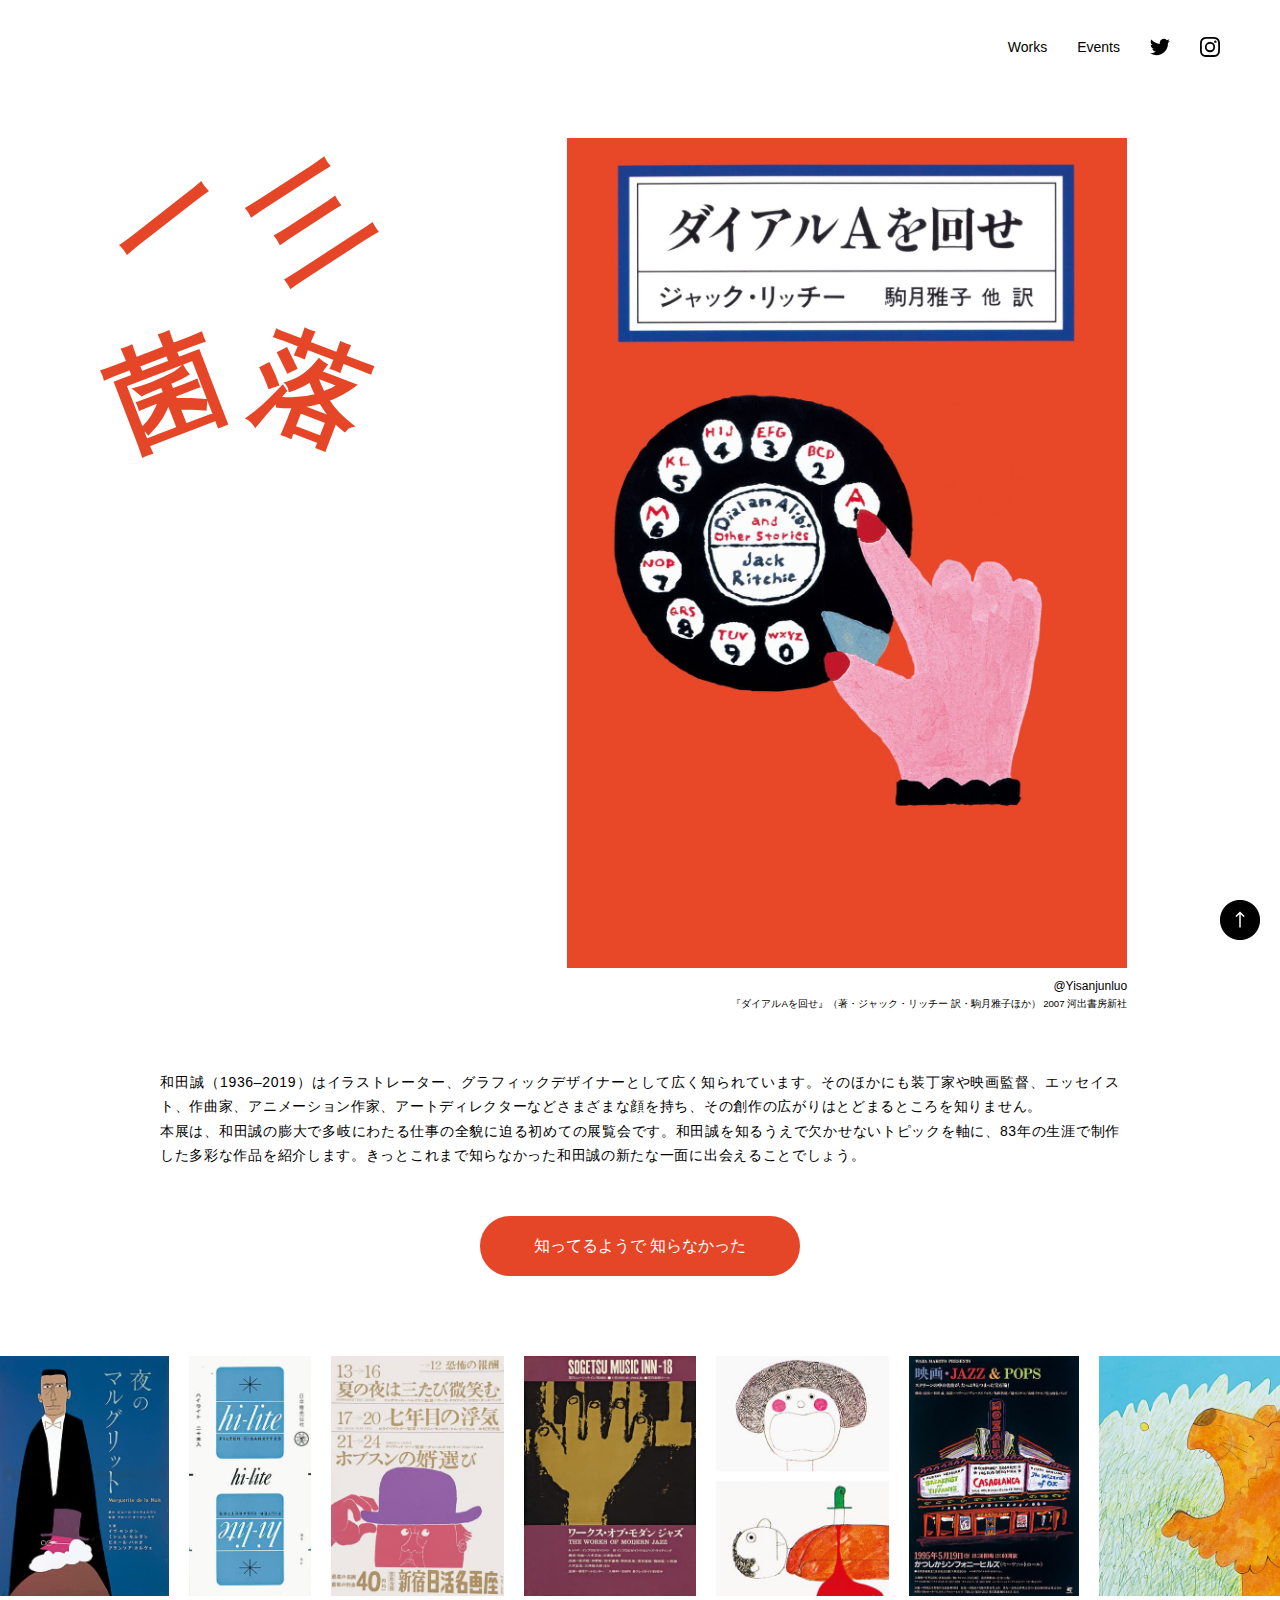
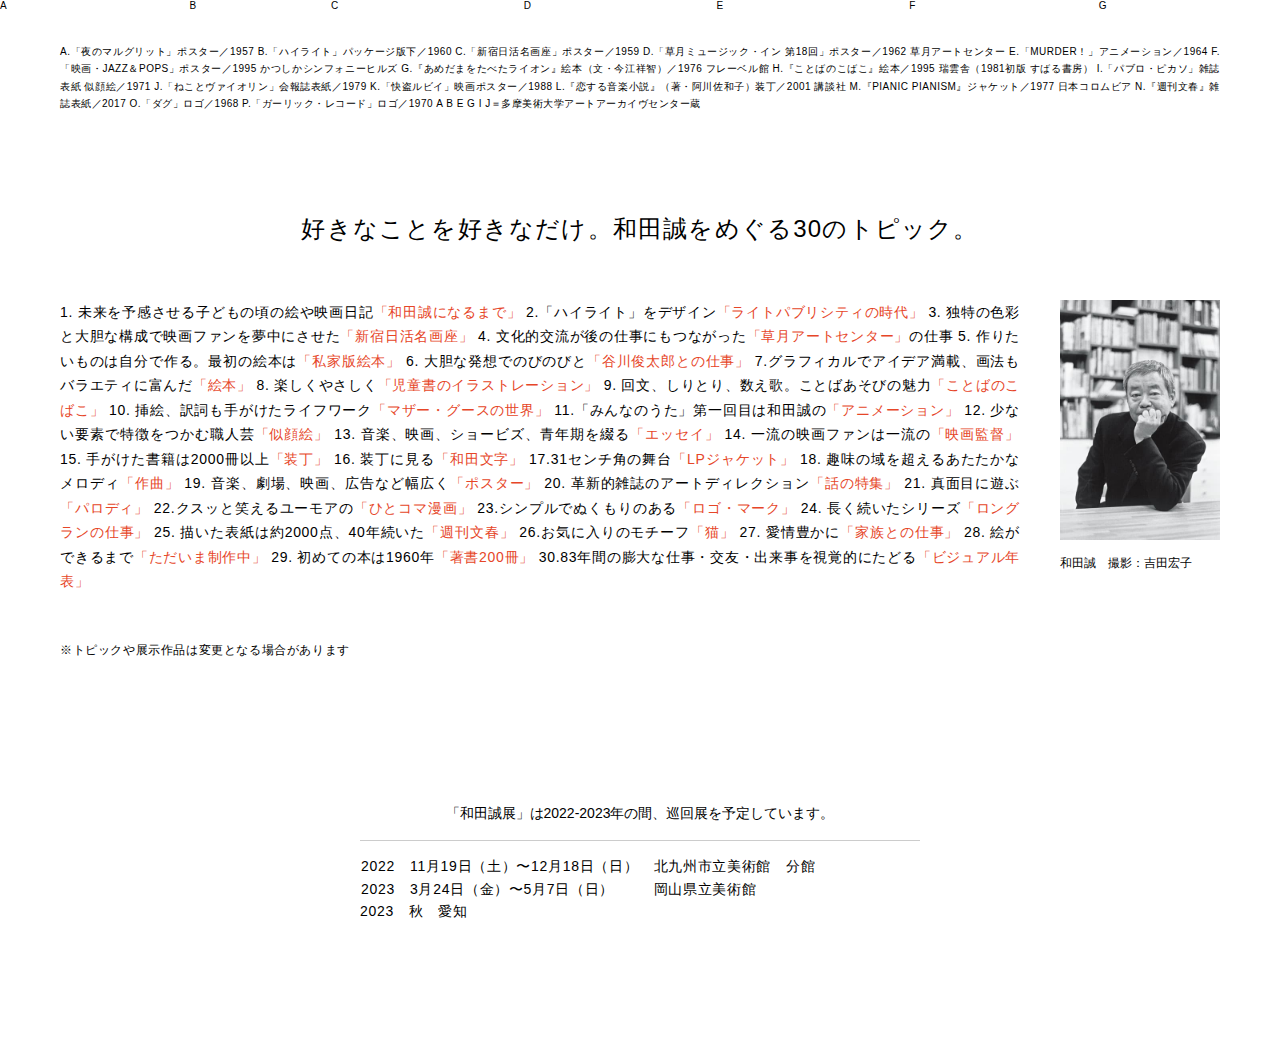
==== commit 91285a14: "change" ====
--- a/index.html
+++ b/index.html
@@ -283,4 +283,4 @@
 </script>
 <script type='text/javascript' src='wordpress/wp-content/plugins/ewww-image-optimizer/includes/lazysizes.min.js' id='eio-lazy-load-js'></script>
 </body>
-</html>
+</html>--- a/wordpress/wp-content/themes/wadamakototen-niigata/assets/css/style.css
+++ b/wordpress/wp-content/themes/wadamakototen-niigata/assets/css/style.css
@@ -0,0 +1,2499 @@
+@charset "UTF-8";
+body, dd, dl, dt, figure, h1, h2, h3, h4, h5, h6, html, ol, p, ul {
+  margin: 0;
+  padding: 0;
+  font-size: 100%;
+  font-weight: 400;
+}
+h1 {
+  font-size: 7em;
+}
+@media screen and (max-width: 640px) {
+  h1 {
+    font-size: 3em;
+  }
+}
+ul, li, ol {
+  list-style: none;
+  padding: 0;
+  margin: 0;
+}
+
+table {
+  border-collapse: collapse;
+}
+
+img, iframe {
+  vertical-align: bottom;
+}
+
+/*
+ * vars
+ */
+
+/*
+ * styles
+ */
+html {
+  font-size: 1rem;
+}
+
+body {
+  color: #000;
+  background-color: white;
+  box-sizing: border-box;
+  font-size: 1rem;
+  font-family: "TBゴシック M", sans-serif;
+  line-height: 1.5;
+  line-break: loose;
+  hanging-punctuation: allow-end;
+  -webkit-text-size-adjust: 100%;
+}
+body.typesquare_option {
+  opacity: 1 !important;
+}
+@media screen and (max-width: 1024px) {
+  body {
+    padding-top: 90px;
+  }
+}
+
+a {
+  color: inherit;
+  text-decoration: none;
+  text-underline-offset: 0.1em;
+}
+
+img {
+  max-width: 100%;
+  height: auto;
+}
+
+::selection {
+  color: white;
+  background-color: #000;
+}
+
+::-moz-selection {
+  color: white;
+  background-color: #000;
+}
+
+[data-whatinput=mouse] *:focus,
+[data-whatinput=touch] *:focus {
+  outline: none;
+}
+
+/* Slider */
+.slick-loading .slick-list {
+  background: #fff url("./ajax-loader.gif") center center no-repeat;
+}
+
+/* Icons */
+@font-face {
+  font-family: "slick";
+  src: url("./fonts/slick.eot");
+  src: url("./fonts/slick.eot?#iefix") format("embedded-opentype"), url("./fonts/slick.woff") format("woff"), url("./fonts/slick.ttf") format("truetype"), url("./fonts/slick.svg#slick") format("svg");
+  font-weight: normal;
+  font-style: normal;
+}
+/* Arrows */
+.slick-prev,
+.slick-next {
+  position: absolute;
+  display: block;
+  height: 20px;
+  width: 20px;
+  line-height: 0px;
+  font-size: 0px;
+  cursor: pointer;
+  background: transparent;
+  color: transparent;
+  top: 50%;
+  -webkit-transform: translate(0, -50%);
+  transform: translate(0, -50%);
+  padding: 0;
+  border: none;
+  outline: none;
+}
+.slick-prev:hover, .slick-prev:focus,
+.slick-next:hover,
+.slick-next:focus {
+  outline: none;
+  background: transparent;
+  color: transparent;
+}
+.slick-prev:hover:before, .slick-prev:focus:before,
+.slick-next:hover:before,
+.slick-next:focus:before {
+  opacity: 1;
+}
+.slick-prev.slick-disabled:before,
+.slick-next.slick-disabled:before {
+  opacity: 0.25;
+}
+.slick-prev:before,
+.slick-next:before {
+  font-family: "slick";
+  font-size: 20px;
+  line-height: 1;
+  color: white;
+  opacity: 0.75;
+  -webkit-font-smoothing: antialiased;
+  -moz-osx-font-smoothing: grayscale;
+}
+
+.slick-prev {
+  left: -25px;
+}
+[dir=rtl] .slick-prev {
+  left: auto;
+  right: -25px;
+}
+.slick-prev:before {
+  content: "←";
+}
+[dir=rtl] .slick-prev:before {
+  content: "→";
+}
+
+.slick-next {
+  right: -25px;
+}
+[dir=rtl] .slick-next {
+  left: -25px;
+  right: auto;
+}
+.slick-next:before {
+  content: "→";
+}
+[dir=rtl] .slick-next:before {
+  content: "←";
+}
+
+/* Dots */
+.slick-dotted.slick-slider {
+  margin-bottom: 30px;
+}
+
+.slick-dots {
+  position: absolute;
+  bottom: -25px;
+  list-style: none;
+  display: block;
+  text-align: center;
+  padding: 0;
+  margin: 0;
+  width: 100%;
+}
+.slick-dots li {
+  position: relative;
+  display: inline-block;
+  height: 20px;
+  width: 20px;
+  margin: 0 5px;
+  padding: 0;
+  cursor: pointer;
+}
+.slick-dots li button {
+  border: 0;
+  background: transparent;
+  display: block;
+  height: 20px;
+  width: 20px;
+  outline: none;
+  line-height: 0px;
+  font-size: 0px;
+  color: transparent;
+  padding: 5px;
+  cursor: pointer;
+}
+.slick-dots li button:hover, .slick-dots li button:focus {
+  outline: none;
+}
+.slick-dots li button:hover:before, .slick-dots li button:focus:before {
+  opacity: 1;
+}
+.slick-dots li button:before {
+  position: absolute;
+  top: 0;
+  left: 0;
+  content: "•";
+  width: 20px;
+  height: 20px;
+  font-family: "slick";
+  font-size: 6px;
+  line-height: 20px;
+  text-align: center;
+  color: black;
+  opacity: 0.25;
+  -webkit-font-smoothing: antialiased;
+  -moz-osx-font-smoothing: grayscale;
+}
+.slick-dots li.slick-active button:before {
+  color: black;
+  opacity: 0.75;
+}
+
+/* Slider */
+.slick-slider {
+  position: relative;
+  display: block;
+  box-sizing: border-box;
+  -webkit-touch-callout: none;
+  -webkit-user-select: none;
+  -ms-user-select: none;
+  user-select: none;
+  touch-action: pan-y;
+  -webkit-tap-highlight-color: transparent;
+}
+
+.slick-list {
+  position: relative;
+  overflow: hidden;
+  display: block;
+  margin: 0;
+  padding: 0;
+}
+.slick-list:focus {
+  outline: none;
+}
+.slick-list.dragging {
+  cursor: pointer;
+  cursor: hand;
+}
+
+.slick-slider .slick-track,
+.slick-slider .slick-list {
+  -webkit-transform: translate3d(0, 0, 0);
+  transform: translate3d(0, 0, 0);
+}
+
+.slick-track {
+  position: relative;
+  left: 0;
+  top: 0;
+  display: block;
+  margin-left: auto;
+  margin-right: auto;
+}
+.slick-track:before, .slick-track:after {
+  content: "";
+  display: table;
+}
+.slick-track:after {
+  clear: both;
+}
+.slick-loading .slick-track {
+  visibility: hidden;
+}
+
+.slick-slide {
+  float: left;
+  height: 100%;
+  min-height: 1px;
+  display: none;
+}
+[dir=rtl] .slick-slide {
+  float: right;
+}
+.slick-slide img {
+  display: block;
+}
+.slick-slide.slick-loading img {
+  display: none;
+}
+.slick-slide.dragging img {
+  pointer-events: none;
+}
+.slick-initialized .slick-slide {
+  display: block;
+}
+.slick-loading .slick-slide {
+  visibility: hidden;
+}
+.slick-vertical .slick-slide {
+  display: block;
+  height: auto;
+  border: 1px solid transparent;
+}
+
+.slick-arrow.slick-hidden {
+  display: none;
+}
+
+.slick-list {
+  font-size: 0;
+}
+
+.slick-arrow {
+  width: 40px;
+  height: 40px;
+  padding: 0;
+  font-size: 0;
+  -webkit-transform: translate(0, 0);
+          transform: translate(0, 0);
+}
+.slick-arrow:before {
+  content: "";
+  display: block;
+  width: 17px;
+  height: 17px;
+  border-right: 1px solid #000;
+  border-bottom: 1px solid #000;
+  transition: border 0.3s;
+}
+.slick-arrow:hover:before {
+  border-color: #000;
+}
+
+.slick-prev {
+  left: -110px;
+}
+.slick-prev:before {
+  content: "";
+  -webkit-transform: rotate(135deg) translate(-10px, -10px);
+          transform: rotate(135deg) translate(-10px, -10px);
+}
+
+.slick-next:before {
+  content: "";
+  -webkit-transform: rotate(-45deg) translate(5px, 5px);
+          transform: rotate(-45deg) translate(5px, 5px);
+}
+
+.slick-dots {
+  position: static;
+  text-align: left;
+  display: -webkit-flex;
+  display: flex;
+  -webkit-justify-content: flex-end;
+          justify-content: flex-end;
+}
+.slick-dots li {
+  display: block;
+  padding: 0;
+  margin-right: 10px;
+  margin-left: 0;
+  width: 20px;
+  height: 20px;
+}
+.slick-dots li button {
+  width: 100%;
+  height: 100%;
+  padding: 0;
+  background-color: rgba(0, 0, 0, .4);
+}
+.slick-dots li.slick-active button {
+  border: 1px solid #000;
+}
+
+.Footer {
+  margin-top: 60px;
+  margin-bottom: 50px;
+  text-align: center;
+}
+@media screen and (max-width: 640px) {
+  .Footer {
+    margin-top: 70px;
+  }
+}
+
+.FooterLogo {
+  margin: 0 auto;
+  width: 157px;
+}
+
+.footerCopyright {
+  padding-top: 30px;
+  font-size: 12px;
+  line-height: 1.75;
+  letter-spacing: 0.05em;
+}
+.pagetop {
+  width: 40px;
+  height: 40px;
+  position: fixed;
+  bottom: 20px;
+  right: 20px;
+  text-align: center;
+  -webkit-transform: translateY(60px);
+          transform: translateY(60px);
+  transition: -webkit-transform 0.4s cubic-bezier(0.34, 1.56, 0.64, 1);
+  transition: transform 0.4s cubic-bezier(0.34, 1.56, 0.64, 1);
+  transition: transform 0.4s cubic-bezier(0.34, 1.56, 0.64, 1), -webkit-transform 0.4s cubic-bezier(0.34, 1.56, 0.64, 1);
+}
+.top--scrolled .pagetop {
+  -webkit-transform: translateY(0);
+          transform: translateY(0);
+}
+.pagetop a {
+  display: block;
+  width: 100%;
+  height: 100%;
+  background-image: url(../img/common/icon-pagetop.png);
+  background-size: 100% auto;
+  background-repeat: no-repeat;
+  transition: opacity 0.1s;
+}
+.pagetop a:hover {
+  opacity: 0.5;
+}
+
+@media screen and (max-width: 1024px) {
+  .Header {
+    position: fixed;
+    top: 0;
+    left: 0;
+    width: 100%;
+    height: 90px;
+    z-index: 100;
+    background-color: #fff;
+  }
+  .Header .uWrap {
+    padding-right: 0;
+    padding-left: 0;
+    height: 100%;
+  }
+}
+@media screen and (max-width: 640px) {
+  .Header {
+    height: 60px;
+  }
+}
+
+.HeaderTop {
+  padding-top: 20px;
+  padding-bottom: 14px;
+  border-bottom: 1px solid #e6e6e6;
+  display: -webkit-flex;
+  display: flex;
+  -webkit-justify-content: space-between;
+          justify-content: space-between;
+  -webkit-align-items: center;
+          align-items: center;
+}
+@media screen and (max-width: 1024px) {
+  .HeaderTop {
+    height: 100%;
+    box-sizing: border-box;
+    padding-top: 18px;
+    padding-bottom: 18px;
+  }
+}
+
+.home .HeaderTop {
+  border-bottom: 0;
+}
+
+.HeaderLogo {
+  width: 177px;
+}
+@media screen and (max-width: 1024px) {
+  .HeaderLogo {
+    width: 133px;
+    padding-left: 20px;
+  }
+}
+
+.home .HeaderLogo {
+  visibility: hidden;
+}
+
+.HeaderNav {
+  display: -webkit-flex;
+  display: flex;
+}
+
+.HeaderNavList,
+.HeaderNavSnsList {
+  display: -webkit-flex;
+  display: flex;
+  -webkit-align-items: center;
+          align-items: center;
+}
+.HeaderNavList li,
+.HeaderNavSnsList li {
+  padding-left: 30px;
+}
+.HeaderNavList li a,
+.HeaderNavSnsList li a {
+  display: inline-block;
+  line-height: 1;
+}
+
+.HeaderNavList li.works {
+  padding-left: 0;
+}
+.HeaderNavList li.home, .HeaderNavList li.official, .HeaderNavList li.artgallery {
+  display: none;
+}
+.HeaderNavList li a {
+  display: inline-block;
+  padding: 20px 0;
+  font-size: 14px;
+  transition: color 0.2s cubic-bezier(0.5, 1, 0.89, 1);
+}
+.HeaderNavList li a:hover {
+  color: var(--color-theme);
+}
+@media screen and (max-width: 1024px) {
+  .HeaderNavList li a {
+    font-size: 14px;
+  }
+  .HeaderNavList li.home, .HeaderNavList li.official, .HeaderNavList li.artgallery {
+    display: block;
+  }
+}
+@media screen and (max-width: 1024px) {
+  .HeaderNavList {
+    top: 0;
+    left: 0;
+    width: 100%;
+    height: 100%;
+    padding-top: 90px;
+    position: fixed;
+    z-index: 100;
+    transition: opacity 0.2s cubic-bezier(0.5, 1, 0.89, 1);
+    background-color: #fff;
+    -webkit-flex-direction: column;
+            flex-direction: column;
+    display: none;
+    opacity: 0;
+  }
+  .HeaderNavList.show {
+    display: block;
+  }
+  .menu--open .HeaderNavList {
+    opacity: 1;
+  }
+  .HeaderNavList li {
+    width: min(335px,100vw - 40px);
+    padding-left: 0;
+    margin-left: auto;
+    margin-right: auto;
+    text-align: center;
+  }
+  .HeaderNavList li a {
+    display: block;
+    font-size: 14px;
+    padding: 10px;
+  }
+  .HeaderNavList li.large {
+    margin-bottom: 20px;
+  }
+  .HeaderNavList li.large a {
+    height: 70px;
+    line-height: 70px;
+    border: 1px solid #E6E6E6;
+    border-radius: 4px;
+    font-size: 18px;
+    padding: 0;
+  }
+  .HeaderNavList li.devide {
+    margin-top: 40px;
+  }
+}
+
+.HeaderNavSnsList {
+  font-size: 0;
+}
+.HeaderNavSnsList li a svg {
+  width: 20px;
+  height: 20px;
+  fill: #000;
+  transition: fill 0.2s cubic-bezier(0.5, 1, 0.89, 1);
+}
+.HeaderNavSnsList li a:hover svg {
+  fill: var(--color-theme);
+}
+@media screen and (max-width: 1024px) {
+  .HeaderNavSnsList {
+    position: absolute;
+    top: 0;
+    right: 90px;
+    height: 90px;
+    z-index: 101;
+  }
+  .HeaderNavSnsList li {
+    padding-left: 25px;
+  }
+}
+@media screen and (max-width: 640px) {
+  .HeaderNavSnsList {
+    right: 70px;
+    height: 60px;
+  }
+}
+
+.gHeaderBtn {
+  display: none;
+}
+@media screen and (max-width: 1024px) {
+  .gHeaderBtn {
+    display: block;
+    position: absolute;
+    top: 0;
+    right: 0;
+    width: 90px;
+    height: 90px;
+    z-index: 101;
+  }
+  .gHeaderBtn button {
+    display: block;
+    width: 100%;
+    height: 100%;
+    border: none;
+    background: none;
+    margin: 0;
+    padding: 0;
+  }
+  .gHeaderBtn button i {
+    display: block;
+    width: 20px;
+    height: 2px;
+    background: #000;
+    position: absolute;
+    left: 50%;
+    margin-left: -10px;
+    -webkit-transform-origin: 50% 50%;
+            transform-origin: 50% 50%;
+  }
+  .gHeaderBtn button i:nth-child(1) {
+    top: calc(50% - 8px);
+  }
+  .gHeaderBtn button i:nth-child(2) {
+    top: 50%;
+  }
+  .gHeaderBtn button i:nth-child(3) {
+    top: calc(50% + 8px);
+  }
+}
+.menu--open .gHeaderBtn button i:nth-child(1) {
+  top: 50%;
+  -webkit-transform: rotate(45deg);
+          transform: rotate(45deg);
+}
+.menu--open .gHeaderBtn button i:nth-child(2) {
+  opacity: 0;
+}
+.menu--open .gHeaderBtn button i:nth-child(3) {
+  top: 50%;
+  -webkit-transform: rotate(-45deg);
+          transform: rotate(-45deg);
+}
+@media screen and (max-width: 640px) {
+  .gHeaderBtn {
+    width: 60px;
+    height: 60px;
+  }
+}
+
+.pAbout {
+  padding-bottom: 80px;
+}
+
+.pAboutList {
+  margin-top: 50px;
+  margin-bottom: 50px;
+  border-top: 1px solid #000;
+}
+.pAboutList li {
+  padding-top: 23px;
+  padding-bottom: 23px;
+  border-bottom: 1px solid #f5f5f5;
+  display: -webkit-flex;
+  display: flex;
+}
+.pAboutList li:last-child {
+  border-bottom: none;
+}
+@media screen and (max-width: 640px) {
+  .pAboutList {
+    margin-top: 40px;
+    margin-bottom: 17px;
+  }
+  .pAboutList li {
+    padding: 25px 0;
+    display: block;
+  }
+}
+
+.pAboutListLeft {
+  width: 155px;
+}
+@media screen and (max-width: 640px) {
+  .pAboutListLeft {
+    padding-bottom: 15px;
+  }
+}
+
+.pAboutPriceList {
+  display: -webkit-flex;
+  display: flex;
+}
+@media screen and (max-width: 640px) {
+  .pAboutPriceList {
+    display: block;
+  }
+}
+
+.pAboutPriceListTitle {
+  padding-top: 23px;
+}
+
+.pAboutPriceListInner {
+  width: 100%;
+}
+.pAboutPriceListInner li {
+  width: 100%;
+  display: -webkit-flex;
+  display: flex;
+}
+.pAboutPriceListInner .pAboutPriceListLeft {
+  min-width: 160px;
+  -webkit-flex-grow: 0;
+          flex-grow: 0;
+  -webkit-flex-basis: 999;
+          flex-basis: 999;
+}
+.pAboutPriceListInner .pAboutPriceListRight {
+  -webkit-flex-grow: 1;
+          flex-grow: 1;
+}
+
+.pAboutNotice {
+  padding-top: 10px;
+  padding-left: 12px;
+  font-size: 12px;
+  line-height: 1.75;
+  letter-spacing: 0.05em;
+}
+.pAboutNotice p.kome {
+  display: -webkit-flex;
+  display: flex;
+  margin-bottom: 0;
+}
+.pAboutNotice .kome:before {
+  content: "※";
+  position: absolute;
+  top: 0;
+  left: -12px;
+}
+.pAboutNotice p {
+  position: relative;
+}
+
+.pAboutSponsorList li {
+  display: -webkit-flex;
+  display: flex;
+}
+@media screen and (max-width: 640px) {
+  .pAboutSponsorList li {
+    display: block;
+  }
+}
+
+.pAboutMap iframe {
+  width: 100%;
+  height: 500px;
+}
+@media screen and (max-width: 640px) {
+  .pAboutMap iframe {
+    height: 300px;
+  }
+}
+
+.pAboutLink {
+  margin-top: 40px;
+  display: -webkit-flex;
+  display: flex;
+  -webkit-justify-content: center;
+          justify-content: center;
+}
+.pAboutLink li {
+  padding-right: 55px;
+}
+.pAboutLink li a {
+  color: #938060;
+  text-decoration: none;
+}
+.pAboutLink li a:hover {
+  text-decoration: underline;
+}
+.pAboutLink li:last-child {
+  padding-right: 0;
+}
+.pAboutLink p {
+  padding-left: 25px;
+  background-image: url(../img/common/icon-link.png);
+  background-size: 18px auto;
+  background-repeat: no-repeat;
+  line-height: 18px;
+}
+@media screen and (max-width: 640px) {
+  .pAboutLink {
+    margin-top: 45px;
+  }
+  .pAboutLink li {
+    padding-right: 30px;
+  }
+}
+
+.pGoods {
+  padding-bottom: 80px;
+}
+
+.pGoodsListItemImage {
+  position: relative;
+  font-size: 0;
+}
+.pGoodsListItemImage button, .pGoodsListItemImage span {
+  display: block;
+  padding: 0;
+  width: 100%;
+  height: 100%;
+  border: none;
+  cursor: pointer;
+  -webkit-appearance: none;
+          appearance: none;
+  border-radius: 0;
+  box-shadow: none;
+  overflow: hidden;
+  background-color: #fff;
+  position: relative;
+  transition: opacity 0.2s;
+}
+.pGoodsListItemImage button:before, .pGoodsListItemImage span:before {
+  content: "";
+  display: block;
+  padding-top: 66.7%;
+}
+.pGoodsListItemImage img {
+  width: 100%;
+  height: 100%;
+  max-width: 100%;
+  max-height: 100%;
+  position: absolute;
+  top: 50%;
+  left: 50%;
+  -webkit-transform: translate(-50%, -50%);
+          transform: translate(-50%, -50%);
+  object-fit: cover;
+  object-position: 50% 50%;
+}
+.pGoodsListItemImage:hover button {
+  opacity: 0.8;
+}
+
+.pGoodsListItemContent {
+  margin-top: 1.5em;
+  word-break: break-all;
+}
+.pGoodsListItemContent h3 {
+  margin-bottom: 0.5em;
+  font-size: 16px;
+  letter-spacing: 0.1em;
+}
+.pGoodsListItemContent p {
+  line-height: 1.75;
+  letter-spacing: 0.075em;
+  margin-bottom: 1.5em;
+  font-size: 14px;
+}
+.pGoodsListItemContent p:last-child {
+  margin-bottom: 0;
+}
+.pGoodsListItemContent small {
+  font-size: 0.875em;
+}
+.pGoodsListItemContent .cBtn {
+  margin-top: 1em;
+}
+.pGoodsListItemContent--l {
+  margin-top: 0;
+}
+.pGoodsListItemContent--l h3 {
+  font-size: 20px;
+}
+.pGoodsListItemContent--l p {
+  font-size: 16px;
+}
+@media screen and (max-width: 640px) {
+  .pGoodsListItemContent {
+    margin-top: 1em;
+  }
+  .pGoodsListItemContent h3 {
+    margin-bottom: 0.2em;
+    font-size: 14px;
+  }
+  .pGoodsListItemContent p {
+    font-size: 12px;
+  }
+  .pGoodsListItemContent .cBtn {
+    display: block;
+    margin-left: auto;
+    margin-left: auto;
+    width: -webkit-max-content;
+    width: max-content;
+  }
+  .pGoodsListItemContent--l {
+    margin-top: 0;
+  }
+  .pGoodsListItemContent--l h3 {
+    font-size: 18px;
+  }
+  .pGoodsListItemContent--l p {
+    font-size: 14px;
+  }
+}
+
+.pGoodsModal {
+  width: min(560px, 100% - 40px);
+  padding: 40px 20px;
+  margin: 40px auto;
+  background-color: #fff;
+}
+@media screen and (max-width: 640px) {
+  .pGoodsModal {
+    padding: 40px 15px 40px;
+  }
+  .pGoodsModal .pGoodsListItemImage {
+    margin-left: -15px;
+    margin-right: -15px;
+  }
+}
+
+.pGoodsModalImages figure {
+  margin-top: 20px;
+}
+.pGoodsModalImages figure:first-child {
+  margin-top: 60px;
+}
+@media screen and (max-width: 640px) {
+  .pGoodsModalImages figure {
+    margin-top: 15px;
+  }
+}
+
+.pHome {
+  
+  padding-bottom: 80px;
+}
+@media screen and (max-width: 640px) {
+  .pHome {
+    padding-bottom: 40px;
+  }
+}
+
+.pHomeTop {
+  padding-top: 50px;
+  position: relative;
+margin-left: auto;
+margin-right: auto;
+left: 0;
+right: 0;
+
+  display: -webkit-flex;
+  display: flex;
+  -webkit-justify-content: space-between;
+          justify-content: space-between;
+}
+.pHomeTop figure {
+  display: block;
+}
+.pHomeTop img, .pHomeTop source {
+  opacity: 0;
+  transition: opacity 0.4s cubic-bezier(0.5, 1, 0.89, 1);
+}
+.pHomeTop img.show, .pHomeTop source.show {
+  opacity: 1;
+}
+@media screen and (max-width: 640px) {
+  .pHomeTop {
+    width: 100%;
+    padding-top: 0;
+    -webkit-flex-direction: column;
+            flex-direction: column;
+  }
+}
+
+.pHomeTopTitle {
+  padding-top: 0;
+  padding-right: 100px;
+  width: min(31%,360px);
+  
+
+  text-align: center;
+  -webkit-order: 1;
+          order: 1;
+  
+}
+.letter {
+  background: none; 
+}
+.pHomeTopTitle p {
+ 
+  display: inline-block;
+  color: var(--color-theme);
+  font-weight:600;
+  
+ 
+ 
+}
+.pHomeTopTitle svg .a {
+  fill: #221815;
+}
+.pHomeTopTitle svg .b,
+.pHomeTopTitle svg .cls-2 {
+  fill: var(--color-theme);
+}
+.pHomeTopTitle svg g.colored * {
+  fill: var(--color-theme);
+}
+@media screen and (max-width: 640px) {
+  .pHomeTopTitle {
+    margin: 0 auto;
+    padding-top: 0;
+    padding-right: 0;
+    width: min(250px,100vw - 120px);
+  }
+  .pHomeTopTitle p {
+    padding-bottom: 30px;
+  }
+}
+
+.pHomeImg {
+  text-align: right;
+  -webkit-order: 2;
+          order: 2;
+  -webkit-flex: 1;
+          flex: 1;
+}
+.pHomeImg figure figcaption {
+  margin-top: 10px;
+  font-size: 12px;
+  text-align: right;
+  line-height: 1.4;
+}
+.pHomeImg figure figcaption cite {
+  font-style: normal;
+  font-size: 0.8em;
+}
+@media screen and (max-width: 640px) {
+  .pHomeImg {
+    width: min(335px,100vw - 40px);
+    margin: 0 auto;
+  }
+}
+
+.pHomeImgTitle {
+ 
+  margin-left: 3%;
+  width: 5%;
+  -webkit-order: 3;
+          order: 3;
+}
+.pHomeImgTitle picture {
+  display: block;
+  margin: 0;
+}
+@media screen and (max-width: 640px) {
+  .pHomeImgTitle {
+    margin: 0 auto;
+    padding-top: 10px;
+    padding-bottom: 35px;
+    padding-left: 0;
+    width: 126px;
+    -webkit-order: 2;
+            order: 2;
+  }
+  .pHomeImgTitle div {
+    margin: 0 auto;
+  }
+  .pHomeImgTitle .line--3 {
+    width: 75px;
+  }
+  .pHomeImgTitle .line--4 {
+    width: 106px;
+  }
+}
+
+.pHomeAbout {
+  padding-top: 58px;
+  padding-bottom: 48px;
+  text-align: justify;
+}
+@media screen and (max-width: 640px) {
+  .pHomeAbout {
+    padding-top: 37px;
+    padding-bottom: 47px;
+  }
+}
+
+.pHomeSlider {
+  padding-top: 80px;
+  overflow: hidden;
+}
+
+.pHomeSliderWrap {
+  width: 6306px;
+  -webkit-animation: scroll 80s linear infinite forwards;
+          animation: scroll 80s linear infinite forwards;
+  display: -webkit-flex;
+  display: flex;
+}
+@media screen and (max-width: 640px) {
+  .pHomeSliderWrap {
+    width: 5824px;
+  }
+}
+
+@-webkit-keyframes scroll {
+  0% {
+    -webkit-transform: translateX(0);
+            transform: translateX(0);
+  }
+  100% {
+    -webkit-transform: translateX(-50%);
+            transform: translateX(-50%);
+  }
+}
+
+@keyframes scroll {
+  0% {
+    -webkit-transform: translateX(0);
+            transform: translateX(0);
+  }
+  100% {
+    -webkit-transform: translateX(-50%);
+            transform: translateX(-50%);
+  }
+}
+.pHomeSliderItem {
+  width: 3153px;
+  display: -webkit-flex;
+  display: flex;
+}
+.pHomeSliderItem li {
+  padding-right: 20px;
+  height: 255px;
+}
+.pHomeSliderItem li figure {
+  height: 100%;
+}
+.pHomeSliderItem li figure img {
+  width: auto;
+  height: 240px;
+}
+.pHomeSliderItem li figcaption {
+  padding-top: 5px;
+  font-size: 10px;
+  line-height: 1;
+  letter-spacing: 0.05em;
+}
+.pHomeSliderItem .img-15 {
+  width: 180px;
+  display: -webkit-flex;
+  display: flex;
+  -webkit-flex-direction: column;
+          flex-direction: column;
+  -webkit-justify-content: space-between;
+          justify-content: space-between;
+}
+.pHomeSliderItem .img-15 figure img {
+  width: 180px;
+  height: 46px;
+}
+.pHomeSliderItem .img-15 figure.img-16 img {
+  width: 180px;
+  height: 148px;
+}
+@media screen and (max-width: 640px) {
+  .pHomeSliderItem {
+    width: 2912px;
+  }
+  .pHomeSliderItem li {
+    height: 235px;
+  }
+  .pHomeSliderItem li figure img {
+    height: 220px;
+  }
+  .pHomeSliderItem .img-15 {
+    width: 162px;
+  }
+  .pHomeSliderItem .img-15 figure img {
+    width: 162px;
+    height: 41px;
+  }
+  .pHomeSliderItem .img-15 figure.img-16 img {
+    width: 162px;
+    height: 133px;
+  }
+}
+
+.pHomeSliderText {
+  padding-top: 32px;
+  font-size: 10px;
+  line-height: 1.75;
+  letter-spacing: 0.05em;
+  text-align: justify;
+}
+@media screen and (max-width: 640px) {
+  .pHomeSliderText {
+    padding-top: 37px;
+    font-size: 9px;
+  }
+}
+
+.pHomeTopicTitle {
+  padding-top: 95px;
+  padding-bottom: 50px;
+  font-size: 24px;
+  line-height: 1.75;
+  letter-spacing: 0.05em;
+  text-align: center;
+}
+.pHomeTopicTitle br {
+  display: none;
+}
+@media screen and (max-width: 640px) {
+  .pHomeTopicTitle {
+    padding-bottom: 32px;
+    font-size: 20px;
+  }
+  .pHomeTopicTitle br {
+    display: inline;
+    display: initial;
+  }
+}
+
+.pHomeTopic {
+  display: -webkit-flex;
+  display: flex;
+  -webkit-justify-content: space-between;
+          justify-content: space-between;
+}
+@media screen and (max-width: 1024px) {
+  .pHomeTopic {
+    display: block;
+  }
+}
+
+.pHomeTopicList {
+  width: calc(100% - 160px);
+  padding-right: 40px;
+  box-sizing: border-box;
+  text-align: justify;
+}
+.pHomeTopicList span {
+  color: var(--color-theme);
+}
+@media screen and (max-width: 1024px) {
+  .pHomeTopicList {
+    width: 100%;
+    padding-right: 0;
+  }
+}
+
+.pHomeTopicNotice {
+  padding-top: 25px;
+  font-size: 12px;
+  line-height: 1.75;
+  letter-spacing: 0.05em;
+}
+
+.pHomeProfileImg {
+  width: 160px;
+}
+.pHomeProfileImg figcaption {
+  padding-top: 14px;
+  font-size: 12px;
+}
+@media screen and (max-width: 1024px) {
+  .pHomeProfileImg {
+    margin: 0 auto;
+    padding-top: 58px;
+    width: 160px;
+    text-align: center;
+  }
+}
+
+.pHomeOtherExhibition {
+  max-width: 560px;
+  margin-left: auto;
+  margin-right: auto;
+  margin-top: 140px;
+  font-size: 14px;
+}
+@media screen and (max-width: 1024px) {
+  .pHomeOtherExhibition {
+    margin-top: 100px;
+  }
+}
+
+.pHomeOtherExhibitionTitle {
+  padding-bottom: 1em;
+  margin-bottom: 1em;
+  text-align: center;
+  border-bottom: 1px solid #CCCCCC;
+  line-height: 1.8;
+}
+@media screen and (max-width: 1024px) {
+  .pHomeOtherExhibitionTitle span {
+    display: block;
+  }
+}
+
+.pHomeOtherExhibitionContent {
+  letter-spacing: 0.05em;
+}
+.pHomeOtherExhibitionContent > div {
+  width: 50%;
+}
+.pHomeOtherExhibitionContent > div table {
+  width: 100%;
+}
+.pHomeOtherExhibitionContent > div table td:nth-child(1) {
+  width: 2em;
+}
+.pHomeOtherExhibitionContent > div table td:nth-child(2) {
+  width: 1em;
+  padding: 0 1em;
+}
+.pHomeOtherExhibitionContent > div table td:nth-child(3) {
+  width: auto;
+  white-space: nowrap;
+}
+.pHomeOtherExhibitionContent table td:nth-child(1) {
+  width: 2em;
+}
+.pHomeOtherExhibitionContent table td:nth-child(2) {
+  padding: 0 1em;
+}
+.pHomeOtherExhibitionContent table td:nth-child(3) {
+  width: auto;
+  white-space: nowrap;
+}
+@media screen and (max-width: 1024px) {
+  .pHomeOtherExhibitionContent {
+    margin-left: auto;
+    margin-right: auto;
+    -webkit-justify-content: center;
+            justify-content: center;
+    -webkit-flex-direction: column;
+            flex-direction: column;
+  }
+  .home .pHomeOtherExhibitionContent {
+    text-align: center;
+  }
+  .pHomeOtherExhibitionContent > div {
+    width: 100%;
+  }
+  .pHomeOtherExhibitionContent table, .pHomeOtherExhibitionContent tbody, .pHomeOtherExhibitionContent tr, .pHomeOtherExhibitionContent th, .pHomeOtherExhibitionContent td {
+    display: block;
+    width: 100%;
+  }
+  .pHomeOtherExhibitionContent table + * {
+    margin-top: 1em !important;
+  }
+  .pHomeOtherExhibitionContent table tr + tr {
+    margin-top: 1em;
+  }
+  .pHomeOtherExhibitionContent table td:nth-child(1) {
+    width: auto;
+  }
+  .pHomeOtherExhibitionContent table td:nth-child(2) {
+    padding: 0;
+  }
+}
+
+@media screen and (max-width: 1024px) {
+  #Articles {
+    padding-top: 90px;
+    margin-top: -90px;
+  }
+}
+@media screen and (max-width: 640px) {
+  #Articles {
+    padding-top: 60px;
+    margin-top: -60px;
+  }
+}
+
+.pWorksNav {
+  position: relative;
+}
+
+.pWorksNavInner {
+  overflow: scroll;
+  -ms-overflow-style: none;
+  scrollbar-width: none;
+  padding-top: 16px;
+  padding-bottom: 50px;
+  position: relative;
+}
+.pWorksNavInner::-webkit-scrollbar {
+  display: none;
+}
+
+.pWorksNavIcon {
+  position: absolute;
+  bottom: 20px;
+  width: 22px;
+  height: 10px;
+  display: none;
+}
+.pWorksNavIcon--left {
+  left: 20px;
+}
+.pWorksNavIcon--right {
+  right: 20px;
+}
+@media screen and (max-width: 640px) {
+  .pWorksNavIcon {
+    display: block;
+  }
+}
+
+.pWorksNavList {
+  display: -webkit-flex;
+  display: flex;
+  -webkit-justify-content: flex-start;
+          justify-content: flex-start;
+}
+.pWorksNavList.centered {
+  margin-left: auto;
+  margin-right: auto;
+  -webkit-justify-content: center;
+          justify-content: center;
+}
+.pWorksNavList li {
+  margin: 0 5px;
+  width: 100px;
+  height: 340px;
+  font-size: 16px;
+  line-height: 1.75;
+  letter-spacing: 0.1em;
+  -ms-writing-mode: tb-rl;
+  -webkit-writing-mode: vertical-rl;
+  writing-mode: vertical-rl;
+}
+.pWorksNavList li:first-child {
+  padding-left: calc((100vw - 1160px) / 2);
+}
+.pWorksNavList li:last-child {
+  padding-right: calc((100vw - 1160px) / 2);
+}
+.pWorksNavList li a {
+  padding-top: 20px;
+  padding-bottom: 50px;
+  width: 100%;
+  height: 100%;
+  border: 1px solid #e6e6e6;
+  border-radius: 4px;
+  display: -webkit-flex;
+  display: flex;
+  -webkit-align-items: center;
+          align-items: center;
+  position: relative;
+  box-sizing: border-box;
+  transition: all 0.2s cubic-bezier(0.5, 1, 0.89, 1);
+}
+.pWorksNavList li a em {
+  font-style: normal;
+  margin-top: -0.5em;
+  margin-bottom: -0.2em;
+}
+.pWorksNavList li a svg {
+  width: 8px;
+  height: 15px;
+  position: absolute;
+  bottom: 20px;
+  left: 50%;
+  margin-left: -4px;
+  stroke: #000;
+  transition: fill 0.2s cubic-bezier(0.5, 1, 0.89, 1);
+}
+.pWorksNavList li.current a {
+  color: var(--color-category-theme);
+  border-color: var(--color-category-theme);
+}
+.pWorksNavList li.current a svg {
+  stroke: var(--color-category-theme);
+}
+.pWorksNavList li.new a:before {
+  content: "";
+  display: block;
+  position: absolute;
+  top: -16px;
+  left: 50%;
+  width: 44px;
+  height: 32px;
+  margin-left: -22px;
+  background: url("../img/common/icon-new.png") no-repeat 50% 50%;
+  background-size: contain;
+}
+.pWorksNavList li.nigaoe a em {
+  color: #F091A0;
+}
+.pWorksNavList li.nigaoe a:hover {
+  color: #F091A0;
+  border-color: #F091A0;
+}
+.pWorksNavList li.nigaoe a:hover svg {
+  stroke: #F091A0;
+}
+.pWorksNavList li.tanikawashuntaro a em {
+  color: #64B482;
+}
+.pWorksNavList li.tanikawashuntaro a:hover {
+  color: #64B482;
+  border-color: #64B482;
+}
+.pWorksNavList li.tanikawashuntaro a:hover svg {
+  stroke: #64B482;
+}
+.pWorksNavList li.manga a em {
+  color: #64AADC;
+}
+.pWorksNavList li.manga a:hover {
+  color: #64AADC;
+  border-color: #64AADC;
+}
+.pWorksNavList li.manga a:hover svg {
+  stroke: #64AADC;
+}
+.pWorksNavList li.book a em {
+  color: #E6503C;
+}
+.pWorksNavList li.book a:hover {
+  color: #E6503C;
+  border-color: #E6503C;
+}
+.pWorksNavList li.book a:hover svg {
+  stroke: #E6503C;
+}
+.pWorksNavList li.hoshishinichi a em {
+  color: #786EB4;
+}
+.pWorksNavList li.hoshishinichi a:hover {
+  color: #786EB4;
+  border-color: #786EB4;
+}
+.pWorksNavList li.hoshishinichi a:hover svg {
+  stroke: #786EB4;
+}
+.pWorksNavList li.ehon a em {
+  color: #14A05F;
+}
+.pWorksNavList li.ehon a:hover {
+  color: #14A05F;
+  border-color: #14A05F;
+}
+.pWorksNavList li.ehon a:hover svg {
+  stroke: #14A05F;
+}
+.pWorksNavList li.movie a em {
+  color: #968264;
+}
+.pWorksNavList li.movie a:hover {
+  color: #968264;
+  border-color: #968264;
+}
+.pWorksNavList li.movie a:hover svg {
+  stroke: #968264;
+}
+.pWorksNavList li.illustration a em {
+  color: #508CAF;
+}
+.pWorksNavList li.illustration a:hover {
+  color: #508CAF;
+  border-color: #508CAF;
+}
+.pWorksNavList li.illustration a:hover svg {
+  stroke: #508CAF;
+}
+.pWorksNavList li.others a em {
+  color: #E6C88C;
+}
+.pWorksNavList li.others a:hover {
+  color: #E6C88C;
+  border-color: #E6C88C;
+}
+.pWorksNavList li.others a:hover svg {
+  stroke: #E6C88C;
+}
+@media screen and (max-width: 1160px) {
+  .pWorksNavList li:first-child {
+    padding-left: 40px;
+  }
+  .pWorksNavList li:last-child {
+    padding-right: 40px;
+  }
+}
+@media screen and (max-width: 640px) {
+  .pWorksNavList li {
+    width: 80px;
+    height: 300px;
+    font-size: 14px;
+  }
+  .pWorksNavList li:first-child {
+    padding-left: 20px;
+  }
+  .pWorksNavList li:last-child {
+    padding-right: 20px;
+  }
+}
+
+.pWorksContents {
+  padding-top: 80px;
+  padding-bottom: 80px;
+  text-align: center;
+  background: var(--color-category-theme);
+  color: #fff;
+}
+@media screen and (max-width: 640px) {
+  .pWorksContents {
+    padding-top: 50px;
+    padding-bottom: 50px;
+  }
+}
+
+.pWorksContentsInner {
+  max-width: 720px;
+  margin: 0 auto;
+  padding-right: 40px;
+  padding-left: 40px;
+}
+@media screen and (max-width: 640px) {
+  .pWorksContentsInner {
+    width: min(355px, 100% - 40px);
+    padding-right: 0;
+    padding-left: 0;
+  }
+}
+
+.pWorksContentsTitle {
+  padding-bottom: 80px;
+  font-size: 28px;
+  letter-spacing: 0.1em;
+  color: #fff;
+}
+@media screen and (max-width: 640px) {
+  .pWorksContentsTitle {
+    padding-bottom: 40px;
+    font-size: 24px;
+  }
+}
+
+.pWorksContentsList article {
+  margin-bottom: 20px;
+  padding: 50px 40px;
+  background: #fff;
+  color: #000;
+  text-align: left;
+  border-radius: 8px;
+  position: relative;
+}
+.pWorksContentsList article img {
+  text-align: center;
+}
+.pWorksContentsList article.new:before {
+  content: "";
+  display: block;
+  position: absolute;
+  top: -16px;
+  left: 40px;
+  width: 44px;
+  height: 32px;
+  background: url("../img/common/icon-new.png") no-repeat 50% 50%;
+  background-size: contain;
+}
+@media screen and (max-width: 640px) {
+  .pWorksContentsList article {
+    padding: 30px 20px;
+  }
+  .pWorksContentsList article.new:before {
+    left: 20px;
+  }
+}
+
+.pWorksContentsListTitle {
+  padding-bottom: 40px;
+  font-size: 20px;
+  line-height: 1.5;
+}
+@media screen and (max-width: 640px) {
+  .pWorksContentsListTitle {
+    padding-bottom: 20px;
+    font-size: 16px;
+  }
+}
+
+.pWorksContentsListImg {
+  padding-bottom: 20px;
+  text-align: center;
+}
+.pWorksContentsListImg figure {
+  width: -webkit-max-content;
+  width: max-content;
+  margin-left: auto;
+  margin-right: auto;
+  max-width: 100%;
+}
+.pWorksContentsListImg figcaption {
+  margin-top: 10px;
+  font-size: 14px;
+  text-align: right;
+}
+@media screen and (max-width: 640px) {
+  .pWorksContentsListImg {
+    padding-bottom: 10px;
+  }
+}
+
+.pWorksContentsListText {
+  word-break: break-all;
+  letter-spacing: 0.05em;
+}
+.pWorksContentsListText h1, .pWorksContentsListText h2, .pWorksContentsListText h3, .pWorksContentsListText h4, .pWorksContentsListText h5, .pWorksContentsListText h6 {
+  margin-top: 2em;
+  margin-bottom: 0.5em;
+  font-weight: bold;
+  line-height: 1.6;
+}
+.pWorksContentsListText h1:first-child, .pWorksContentsListText h2:first-child, .pWorksContentsListText h3:first-child, .pWorksContentsListText h4:first-child, .pWorksContentsListText h5:first-child, .pWorksContentsListText h6:first-child {
+  margin-top: 0;
+}
+.pWorksContentsListText h1:last-child, .pWorksContentsListText h2:last-child, .pWorksContentsListText h3:last-child, .pWorksContentsListText h4:last-child, .pWorksContentsListText h5:last-child, .pWorksContentsListText h6:last-child {
+  margin-bottom: 0;
+}
+.pWorksContentsListText h1 {
+  font-size: 2em;
+}
+.pWorksContentsListText h2 {
+  font-size: 1.6em;
+}
+.pWorksContentsListText h3 {
+  font-size: 1.2em;
+}
+.pWorksContentsListText > figure {
+  margin-top: 2.5em;
+  margin-bottom: 2.5em;
+}
+.pWorksContentsListText p {
+  margin: 1.5em 0;
+}
+.pWorksContentsListText img {
+  display: inline;
+  max-width: 100%;
+  width: auto;
+  height: auto;
+}
+.pWorksContentsListText img.aligncenter {
+  display: block;
+  margin-right: auto;
+  margin-left: auto;
+}
+.pWorksContentsListText img.alignleft {
+  display: inline;
+  float: left;
+}
+.pWorksContentsListText img.alignright {
+  display: inline;
+  float: right;
+}
+.pWorksContentsListText small {
+  display: block;
+  line-height: 1.4;
+  margin-top: 5px;
+}
+.pWorksContentsListText hr {
+  height: 1px;
+  -webkit-appearance: none;
+          appearance: none;
+  margin: 1em 0;
+  width: 100%;
+  border: none;
+}
+.pWorksContentsListText iframe {
+  max-width: 100%;
+}
+.pWorksContentsListText ul {
+  margin: 2em 0;
+  margin-left: 1.4em;
+}
+.pWorksContentsListText ul li {
+  list-style-type: disc;
+}
+.pWorksContentsListText blockquote {
+  margin: 2em 0;
+  padding: 20px 30px;
+  background-color: rgba(0, 0, 0, .2);
+  line-height: 2;
+}
+.pWorksContentsListText blockquote strong {
+  font-size: 1.2em;
+}
+.pWorksContentsListText blockquote cite {
+  font-style: normal;
+}
+.pWorksContentsListText figcaption {
+  margin-top: 5px;
+  font-size: 0.8em;
+}
+.pWorksContentsListText .wp-block-media-text {
+  display: -webkit-flex;
+  display: flex;
+  -webkit-justify-content: space-between;
+          justify-content: space-between;
+}
+.pWorksContentsListText .wp-block-media-text.has-media-on-the-right {
+  -webkit-flex-direction: row-reverse;
+          flex-direction: row-reverse;
+}
+@media screen and (max-width: 480px) {
+  .pWorksContentsListText .wp-block-media-text {
+    -webkit-flex-direction: column;
+            flex-direction: column;
+  }
+  .pWorksContentsListText .wp-block-media-text.has-media-on-the-right {
+    -webkit-flex-direction: column;
+            flex-direction: column;
+  }
+}
+.pWorksContentsListText .wp-block-media-text__media,
+.pWorksContentsListText .wp-block-media-text__content {
+  width: calc(50% - 20px);
+}
+@media screen and (max-width: 480px) {
+  .pWorksContentsListText .wp-block-media-text__media,
+.pWorksContentsListText .wp-block-media-text__content {
+    width: auto;
+  }
+}
+.pWorksContentsListText .wp-block-embed-youtube {
+  text-align: center;
+}
+@media screen and (max-width: 480px) {
+  .pWorksContentsListText .has-large-font-size {
+    font-size: 2em;
+  }
+}
+
+.js_modal_btn {
+  cursor: pointer;
+}
+
+.c_modal {
+  position: fixed;
+  top: 0;
+  left: 0;
+  width: 100%;
+  height: 100%;
+  background-color: rgba(0, 0, 0, .7);
+  z-index: 2000;
+  -ms-overflow-style: none;
+  scrollbar-width: none;
+  opacity: 0;
+  visibility: hidden;
+  transition: opacity 0.3s cubic-bezier(0.5, 1, 0.89, 1), visibility 0.3s cubic-bezier(0.5, 1, 0.89, 1);
+}
+.c_modal::-webkit-scrollbar {
+  display: none;
+}
+.c_modal--black {
+  background-color: rgba(0, 0, 0, .8);
+}
+.c_modal--scrollable {
+  overflow: scroll;
+}
+.c_modal[aria-hidden=false] {
+  display: block;
+}
+.modal--open .c_modal {
+  opacity: 1;
+  visibility: visible;
+}
+
+.c_modal_inner {
+  width: 100%;
+  height: 100%;
+  display: -webkit-flex;
+  display: flex;
+  -webkit-align-items: center;
+          align-items: center;
+  -webkit-justify-content: center;
+          justify-content: center;
+  -webkit-flex-direction: column;
+          flex-direction: column;
+  box-sizing: border-box;
+}
+.c_modal--scrollable .c_modal_inner {
+  display: block;
+  height: auto;
+}
+
+.c_modal_wrap {
+  position: relative;
+}
+
+.c_modal_close {
+  width: 60px;
+  height: 60px;
+  position: absolute;
+  top: -30px;
+  right: 10px;
+  z-index: 1001;
+}
+@media screen and (max-width: 640px) {
+  .c_modal_close {
+    position: fixed;
+    top: 10px;
+  }
+}
+.c_modal_close button {
+  width: 100%;
+  height: 100%;
+  background-color: #000;
+  border-radius: 50%;
+  cursor: pointer;
+  position: relative;
+  border: none;
+  transition: background-color 0.1s cubic-bezier(0.5, 1, 0.89, 1);
+}
+.c_modal_close button i {
+  display: block;
+  width: 24px;
+  height: 1px;
+  position: absolute;
+  left: 50%;
+  margin-left: -12px;
+  background-color: #fff;
+}
+.c_modal_close button i:nth-child(1) {
+  top: 50%;
+  -webkit-transform: rotate(-45deg);
+          transform: rotate(-45deg);
+}
+.c_modal_close button i:nth-child(2) {
+  top: 50%;
+  -webkit-transform: rotate(45deg);
+          transform: rotate(45deg);
+}
+.c_modal_close button:hover {
+  background-color: #444;
+}
+
+.c_modal_content {
+  display: none;
+}
+.c_modal_content.show {
+  display: block;
+}
+
+.show--is-y_green {
+  display: none;
+}
+
+body.theme--y_green .show--is-y_green {
+  display: block;
+}
+
+.show--is-brown {
+  display: none;
+}
+
+body.theme--brown .show--is-brown {
+  display: block;
+}
+
+.show--is-red {
+  display: none;
+}
+
+body.theme--red .show--is-red {
+  display: block;
+}
+
+.show--is-pink {
+  display: none;
+}
+
+body.theme--pink .show--is-pink {
+  display: block;
+}
+
+.show--is-purple {
+  display: none;
+}
+
+body.theme--purple .show--is-purple {
+  display: block;
+}
+
+.show--is-water {
+  display: none;
+}
+
+body.theme--water .show--is-water {
+  display: block;
+}
+
+.show--is-blue {
+  display: none;
+}
+
+body.theme--blue .show--is-blue {
+  display: block;
+}
+
+.show--is-green {
+  display: none;
+}
+
+body.theme--green .show--is-green {
+  display: block;
+}
+
+.js-readMoreContainer {
+  opacity: 0;
+  transition: 0.3s;
+}
+.js-readMoreContainer.show {
+  opacity: 1;
+}
+
+.js-readMoreItem {
+  display: none;
+}
+
+.js-accordion__content {
+  height: 0;
+  overflow: hidden;
+  transition: all 0.3s cubic-bezier(0.5, 1, 0.89, 1);
+}
+
+.cTitleColor {
+  color: var(--color-theme);
+  display: inline;
+}
+.cTitleColor span {
+  padding-top: 50px;
+  position: relative;
+}
+.cTitleColor span:before {
+  content: "";
+  width: 2px;
+  height: 40px;
+  position: absolute;
+  top: 0px;
+  left: 11px;
+  background: var(--color-theme);
+}
+@media screen and (max-width: 640px) {
+  .cTitleColor {
+    display: inherit;
+  }
+  .cTitleColor span {
+    padding-top: 40px;
+  }
+  .cTitleColor span:before {
+    height: 30px;
+    left: 8px;
+  }
+}
+
+.cSectionHeader {
+  padding-bottom: 70px;
+  text-align: center;
+}
+.cSectionHeader .cSectionTitle {
+  padding-bottom: 40px;
+}
+@media screen and (max-width: 640px) {
+  .cSectionHeader {
+    padding-bottom: 30px;
+  }
+}
+
+.cSectionText {
+  font-size: 14px;
+  letter-spacing: 0.04em;
+}
+.cSectionText a {
+  text-decoration: underline;
+}
+.cSectionText a:hover {
+  text-decoration: none;
+}
+
+.cSectionTitle {
+  padding-top: 70px;
+  padding-bottom: 55px;
+  font-size: 20px;
+  line-height: 1.75;
+  letter-spacing: 0.1em;
+  text-align: center;
+}
+.cSectionTitle--border {
+  margin-bottom: 1.5em;
+  padding-bottom: 1em;
+  border-bottom: 1px solid #000;
+}
+@media screen and (max-width: 640px) {
+  .cSectionTitle {
+    padding-top: 10px;
+    padding-bottom: 30px;
+  }
+}
+
+.cSectionTitleTategaki {
+  margin-top: 50px;
+  margin-bottom: 70px;
+  margin-right: auto;
+  margin-left: auto;
+  font-size: 24px;
+  line-height: 1.75;
+  letter-spacing: 0.05em;
+  -ms-writing-mode: tb-rl;
+  -webkit-writing-mode: vertical-rl;
+  writing-mode: vertical-rl;
+  position: relative;
+}
+@media screen and (max-width: 640px) {
+  .cSectionTitleTategaki {
+    margin-top: 30px;
+    margin-bottom: 60px;
+  }
+}
+
+.cSectionTitleTategaki:after {
+  content: "";
+  width: 2px;
+  height: 50px;
+  background: #000;
+  position: absolute;
+  bottom: -26px;
+  left: 20px;
+}
+
+.cSectionTitleImage {
+  width: -webkit-max-content;
+  width: max-content;
+  margin: 50px auto;
+}
+@media screen and (max-width: 640px) {
+  .cSectionTitleImage {
+    margin-top: 30px;
+    margin-bottom: 30px;
+  }
+  .pWorks .cSectionTitleImage {
+    width: 46px;
+  }
+}
+
+.cText {
+  font-size: 14px;
+  line-height: 1.75;
+  letter-spacing: 0.05em;
+}
+.cText p {
+  margin-bottom: 1.5em;
+}
+.cText p:last-child {
+  margin-bottom: 0;
+}
+.cText a {
+  text-decoration: underline;
+}
+.cText a:hover {
+  text-decoration: none;
+}
+
+.cBtn {
+  margin: 0 auto;
+  padding: 15px 22px;
+  width: 320px;
+  color: #fff;
+  background: var(--color-theme);
+  border-radius: 35px;
+  text-align: center;
+  display: block;
+  border: 3px solid var(--color-theme);
+  box-sizing: border-box;
+  transition: all 0.2s cubic-bezier(0.5, 1, 0.89, 1);
+}
+.cBtn:hover {
+  background-color: #fff;
+  color: var(--color-theme);
+}
+.cBtn--inline {
+  display: inline-block;
+  width: auto;
+  padding: 13px 3em;
+}
+.cBtn--black {
+  background-color: #3C3C3C;
+  border-color: #3C3C3C;
+}
+.cBtn--black:hover {
+  color: #3C3C3C;
+}
+@media screen and (max-width: 640px) {
+  .cBtn {
+    padding: 16px;
+    width: 260px;
+    font-size: 14px;
+  }
+  .cBtn--inline {
+    width: auto;
+    padding: 13px 3em;
+  }
+}
+
+.cArrow {
+  position: absolute;
+  display: block;
+  bottom: 10px;
+}
+
+.cArrow:before {
+  position: absolute;
+  right: 10px;
+  display: block;
+  content: "";
+  width: 15px;
+  height: 1.5px;
+  background: #000;
+}
+
+.cArrow:after {
+  position: absolute;
+  right: 10px;
+  top: 16px;
+  display: block;
+  content: "";
+  width: 4px;
+  height: 4px;
+  border-right: 1.5px solid #000;
+  border-top: 1.5px solid #000;
+  -webkit-transform: rotate(45deg);
+          transform: rotate(45deg);
+}
+
+.cols--center {
+  -webkit-align-items: center;
+          align-items: center;
+}
+.cols--1-1 {
+  display: -webkit-flex;
+  display: flex;
+  -webkit-flex-direction: column;
+          flex-direction: column;
+  gap: 40px;
+}
+.cols--1-1 > .col {
+  width: 100%;
+}
+@media screen and (max-width: 640px) {
+  .cols--1-1 {
+    gap: 40px;
+  }
+}
+.cols--2-1 {
+  display: -webkit-flex;
+  display: flex;
+}
+.cols--2-1 > .col {
+  width: calc((100% - 40px) / 2);
+  margin-right: 40px;
+}
+.cols--2-1 > .col:nth-child(2n) {
+  margin-right: 0;
+}
+@media screen and (max-width: 640px) {
+  .cols--2-1 {
+    gap: 40px;
+    -webkit-flex-direction: column;
+            flex-direction: column;
+  }
+  .cols--2-1 > .col {
+    width: 100%;
+    margin-right: 0;
+  }
+}
+.cols--2-2 {
+  display: -webkit-flex;
+  display: flex;
+}
+.cols--2-2 > .col {
+  width: calc((100% - 40px) / 2);
+  margin-right: 40px;
+}
+.cols--2-2 > .col:nth-child(2n) {
+  margin-right: 0;
+}
+@media screen and (max-width: 640px) {
+  .cols--2-2 {
+    gap: 20px;
+  }
+  .cols--2-2 > .col {
+    width: 100%;
+    margin-right: 0;
+  }
+}
+.cols--3-2 {
+  display: -webkit-flex;
+  display: flex;
+  -webkit-flex-wrap: wrap;
+          flex-wrap: wrap;
+  margin-top: -40px;
+}
+.cols--3-2 > .col {
+  width: calc((100% - 80px) / 3);
+  margin-right: 40px;
+  margin-top: 40px;
+}
+.cols--3-2 > .col:nth-child(3n) {
+  margin-right: 0;
+}
+@media screen and (max-width: 640px) {
+  .cols--3-2 {
+    gap: 40px 20px;
+    margin-top: 0;
+  }
+  .cols--3-2 > .col {
+    width: calc((100% - 20px) / 2);
+    margin-right: 0;
+    margin-top: 0;
+  }
+}
+.cols--3-1 {
+  display: -webkit-flex;
+  display: flex;
+}
+.cols--3-1 > .col {
+  width: calc((100% - 80px) / 3);
+  margin-right: 40px;
+}
+.cols--3-1 > .col:nth-child(3n) {
+  margin-right: 0;
+}
+@media screen and (max-width: 640px) {
+  .cols--3-1 {
+    -webkit-flex-wrap: wrap;
+            flex-wrap: wrap;
+    gap: 40px 20px;
+  }
+  .cols--3-1 > .col {
+    width: 100%;
+    margin-right: 0;
+  }
+}
+
+.uWrap {
+  margin: auto;
+  max-width: 1160px;
+  
+  position: relative;
+  padding-left: 40px;
+  padding-right: 40px;
+}
+@media screen and (max-width: 640px) {
+  .uWrap {
+    padding-left: 20px;
+  }
+}
+@media screen and (max-width: 640px) {
+  .uWrap {
+    padding-right: 20px;
+  }
+}
+.uWrap--s {
+  max-width: 760px;
+  margin-right: auto;
+  margin-left: auto;
+  position: relative;
+  padding-left: 40px;
+  padding-right: 40px;
+}
+@media screen and (max-width: 640px) {
+  .uWrap--s {
+    padding-left: 20px;
+  }
+}
+@media screen and (max-width: 640px) {
+  .uWrap--s {
+    padding-right: 20px;
+  }
+}
+.uWrap--m {
+  max-width: 960px;
+  margin-right: auto;
+  margin-left: auto;
+  position: relative;
+  padding-left: 40px;
+  padding-right: 40px;
+}
+@media screen and (max-width: 640px) {
+  .uWrap--m {
+    padding-left: 20px;
+  }
+}
+@media screen and (max-width: 640px) {
+  .uWrap--m {
+    padding-right: 20px;
+  }
+}
+.uImg {
+  text-align: center;
+}
+.uImg img {
+  position: relative;
+}
+.uImg--s {
+  width: min(100%, 560px);
+}
+.uImg--m {
+  width: min(100%, 600px);
+}
+.uImg--l {
+  width: min(100%, 640px);
+}
+
+.u_sponly {
+  display: none;
+}
+@media screen and (max-width: 640px) {
+  .u_sponly {
+    display: block;
+  }
+}
+
+@media screen and (max-width: 640px) {
+  .u_pconly {
+    display: none;
+  }
+}
+
+.u_ac {
+  text-align: center;
+}
+.u_ac--pc {
+  text-align: center;
+}
+@media screen and (max-width: 640px) {
+  .u_ac--pc {
+    text-align: left;
+  }
+}
+
+.u_al {
+  text-align: left;
+}
+
+.u_ar {
+  text-align: right;
+}